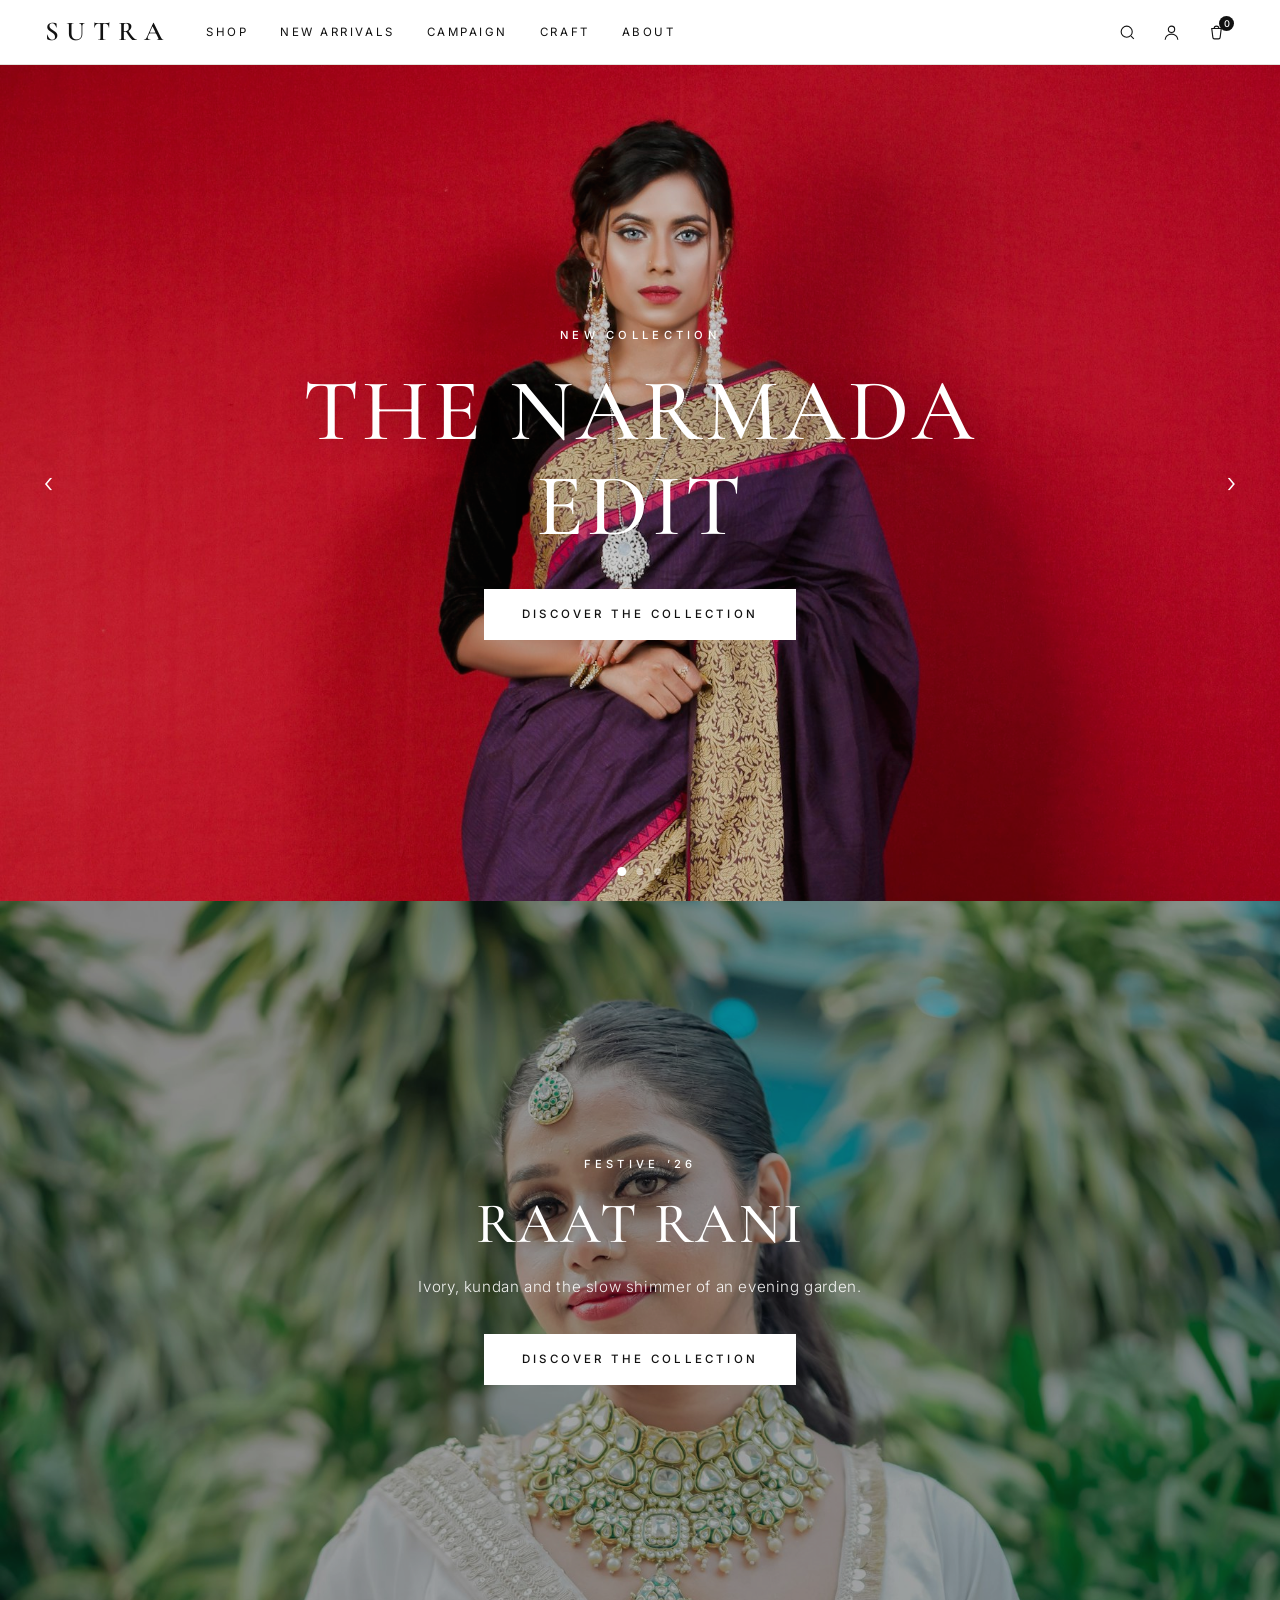
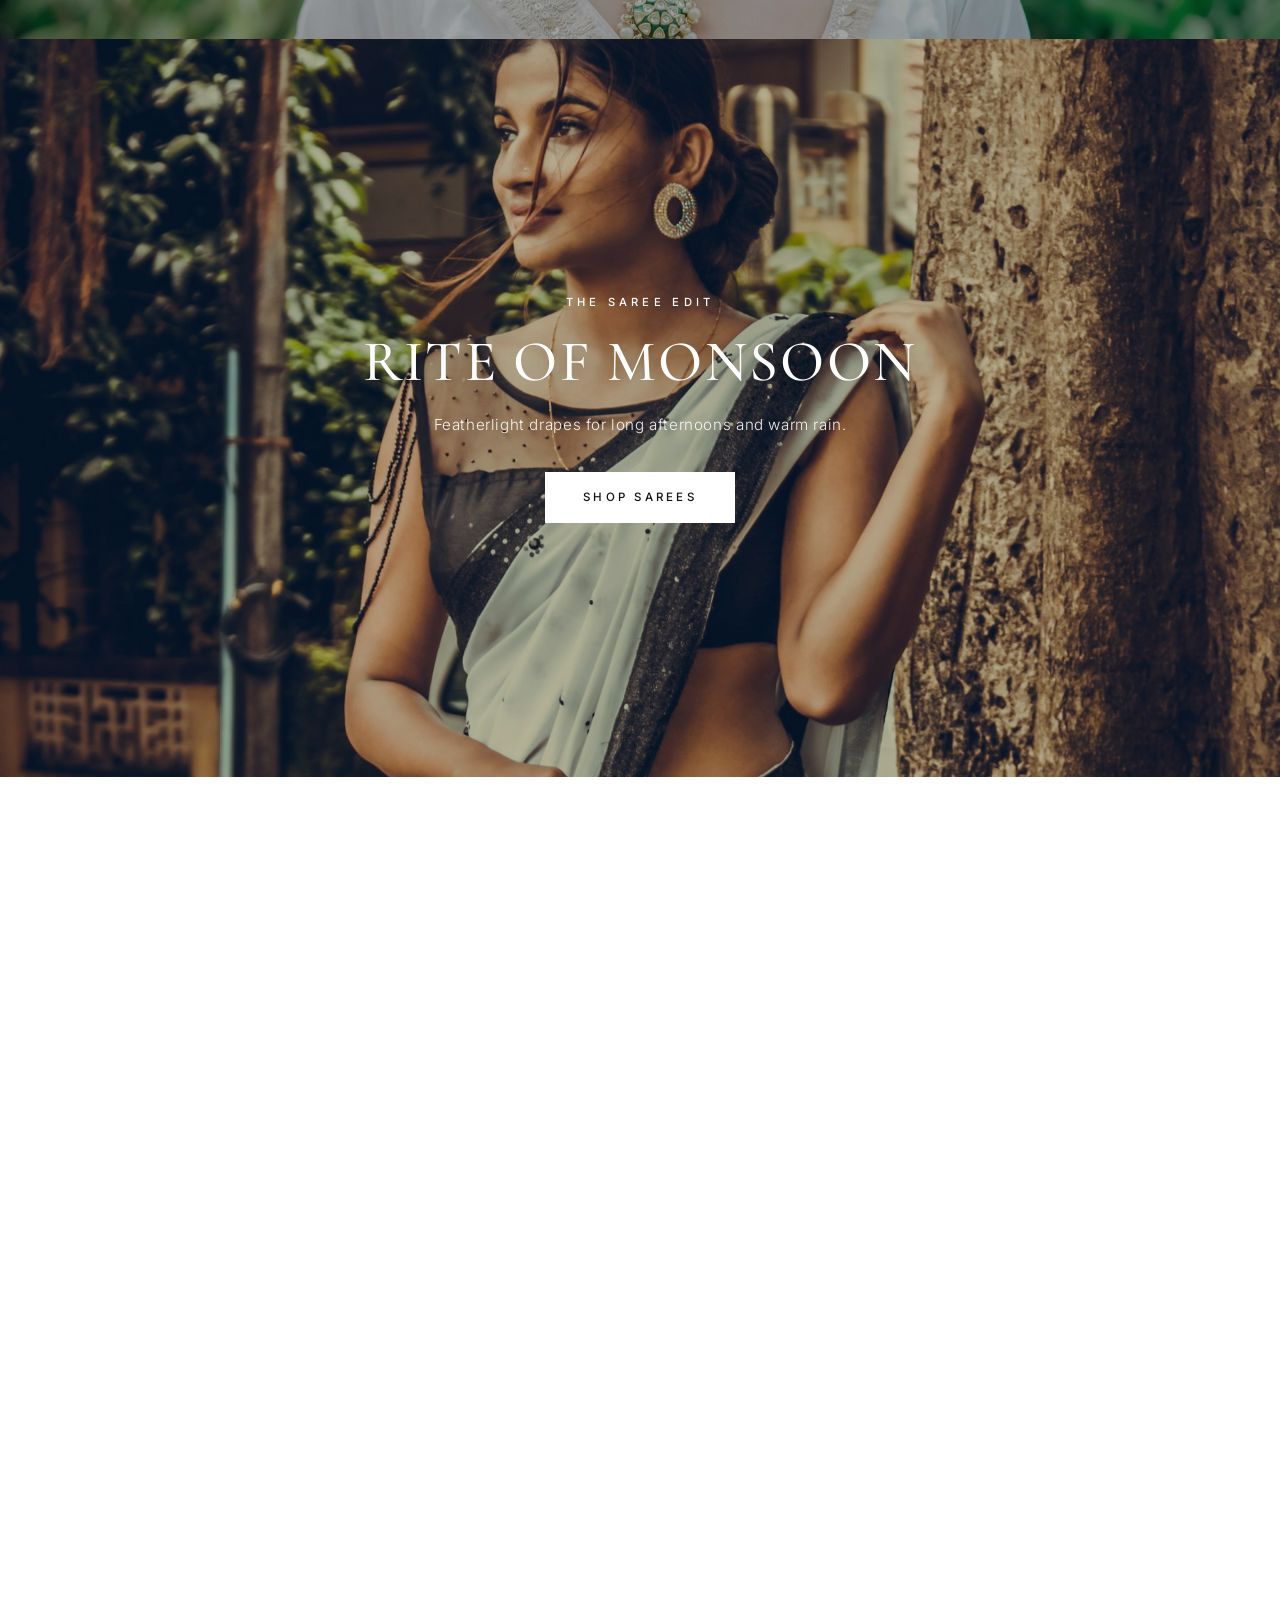
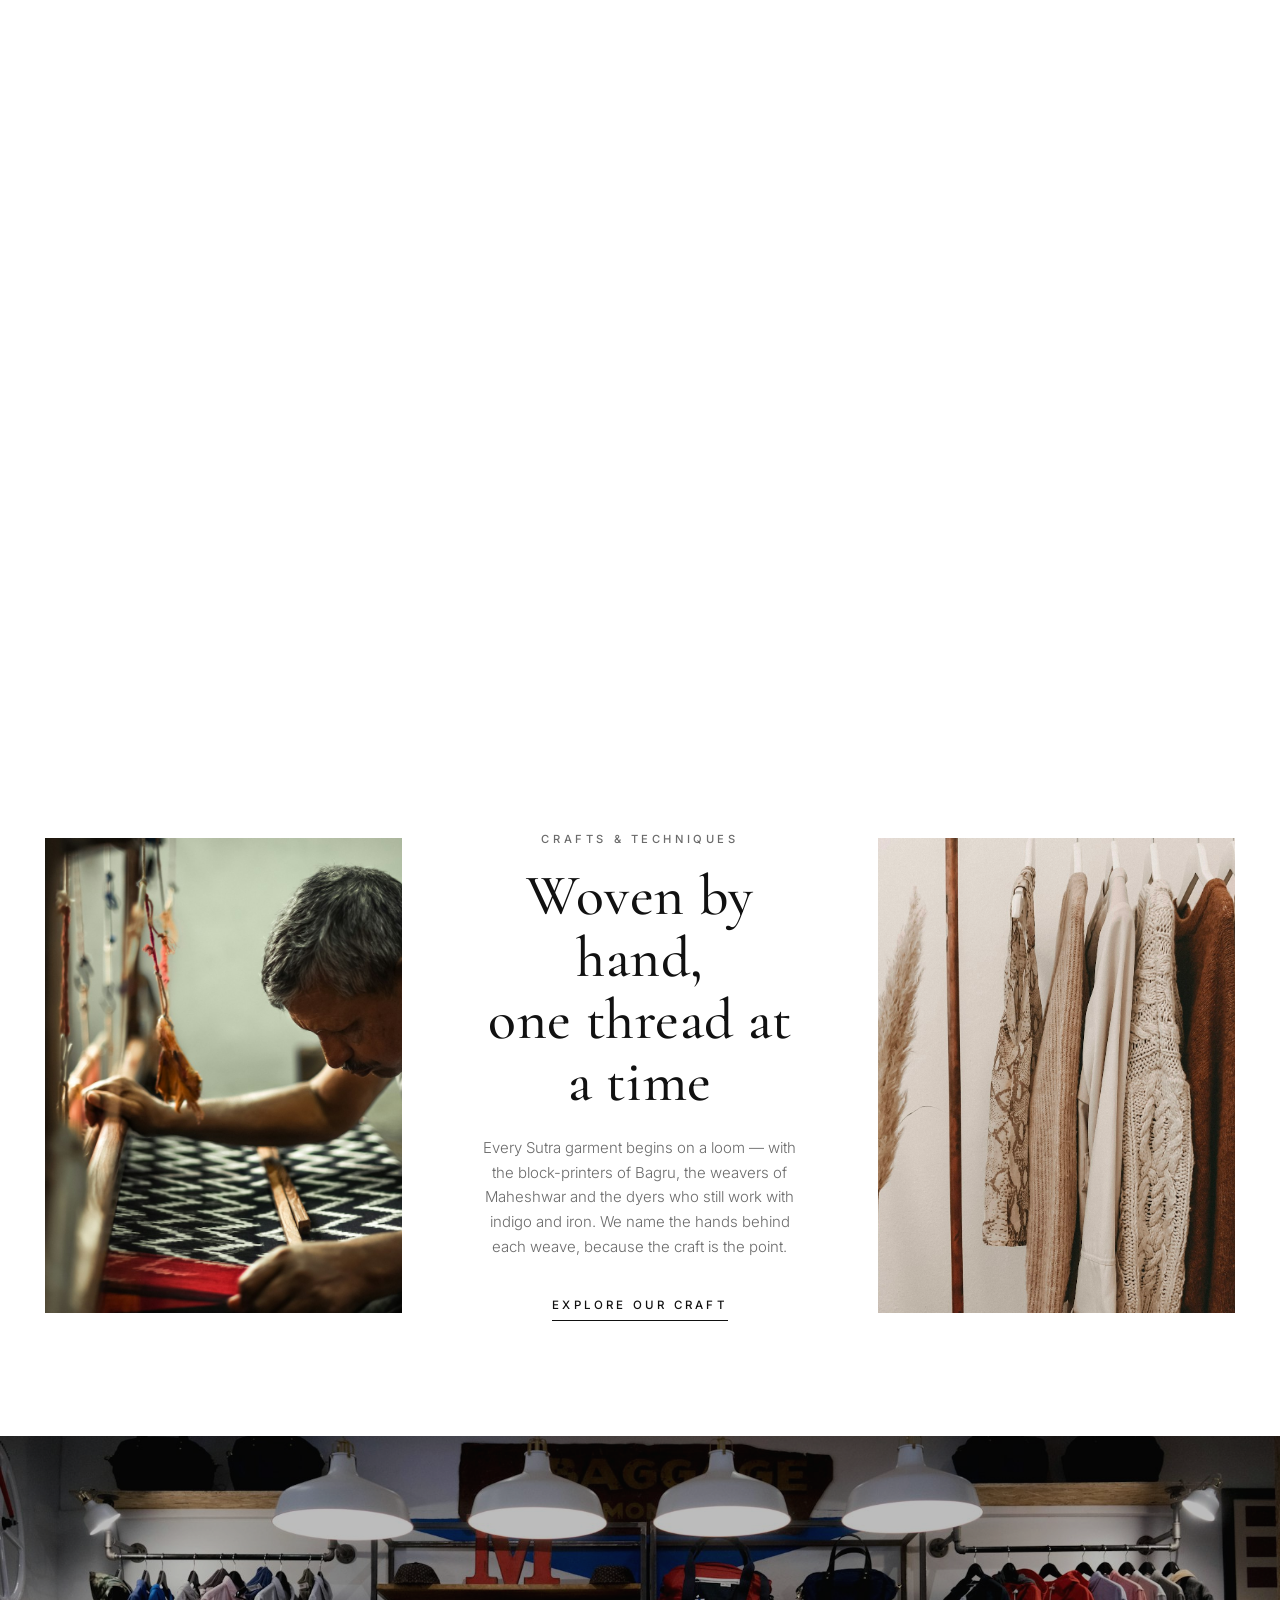
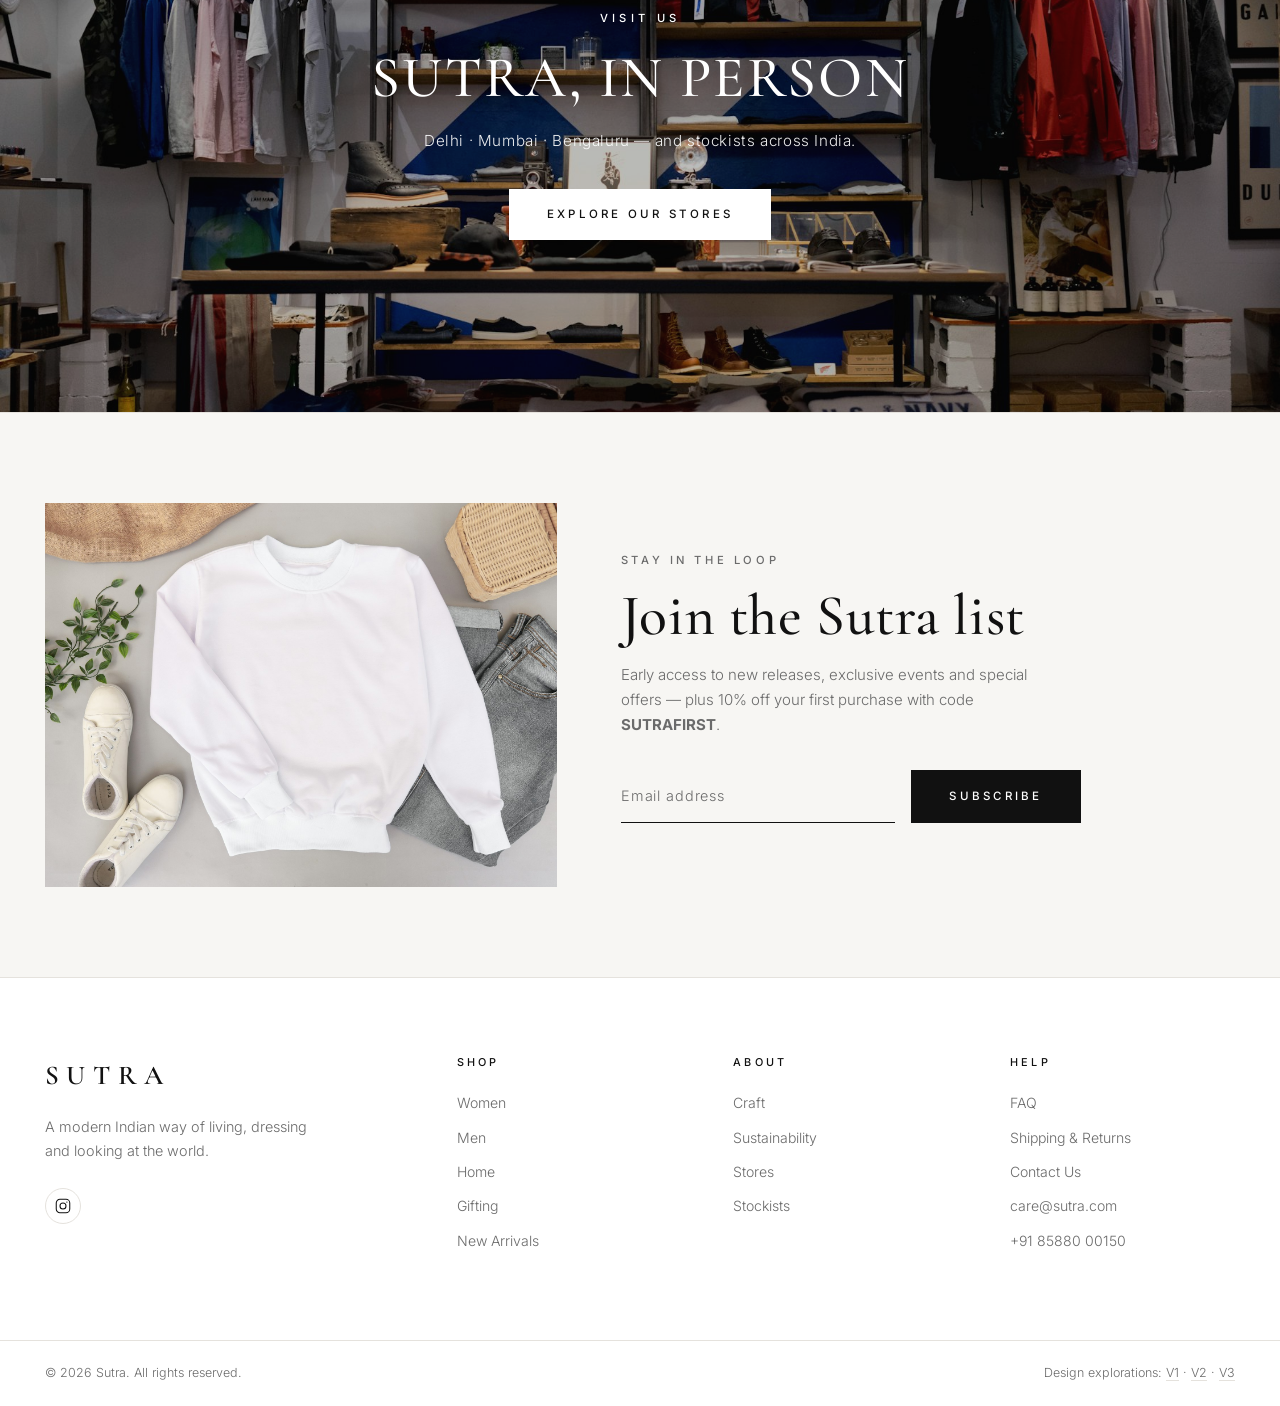
==== v4/index.html @ 220c2a03 "Create v4 home page design; Co-Authored-By: Claude Fable 5 <noreply@anthropic.com>" ====
<!DOCTYPE html>
<html lang="en">
<head>
  <meta charset="UTF-8" />
  <meta name="viewport" content="width=device-width, initial-scale=1.0" />
  <title>Sutra — Designer Clothing, Handwoven with Care</title>
  <meta name="description" content="Sutra V4 — a modern Indian house. Handwoven clothing, home and gifting. Editorial, photography-first design." />
  <link rel="preconnect" href="https://fonts.googleapis.com" />
  <link rel="preconnect" href="https://fonts.gstatic.com" crossorigin />
  <link href="https://fonts.googleapis.com/css2?family=Cormorant+Garamond:wght@400;500;600;700&family=Inter:wght@300;400;500;600&display=swap" rel="stylesheet" />
  <link rel="stylesheet" href="assets/css/styles.css" />
</head>
<body>

  <!-- Header -->
  <header class="site-header" id="siteHeader">
    <div class="header-inner">
      <button class="icon-btn menu-toggle" aria-label="Open menu" aria-expanded="false">
        <span></span><span></span><span></span>
      </button>

      <a href="#" class="brand" aria-label="Sutra home">
        <span class="brand-mark">Sutra</span>
      </a>

      <nav class="primary-nav" aria-label="Primary">
        <ul>
          <li class="has-mega">
            <a href="#" class="nav-link" aria-haspopup="true" aria-expanded="false">Shop</a>
            <div class="mega" aria-hidden="true">
              <div class="mega-inner">
                <div class="mega-col">
                  <p class="mega-title">Women</p>
                  <ul>
                    <li><a href="#">Shop All</a></li>
                    <li><a href="#">Sarees</a></li>
                    <li><a href="#">Kurtas</a></li>
                    <li><a href="#">Dresses</a></li>
                    <li><a href="#">Blouses</a></li>
                    <li><a href="#">Festive</a></li>
                  </ul>
                </div>
                <div class="mega-col">
                  <p class="mega-title">Men</p>
                  <ul>
                    <li><a href="#">Just In</a></li>
                    <li><a href="#">Kurtas</a></li>
                    <li><a href="#">Shirts</a></li>
                    <li><a href="#">Jackets</a></li>
                    <li><a href="#">Trousers</a></li>
                  </ul>
                </div>
                <div class="mega-col">
                  <p class="mega-title">Home</p>
                  <ul>
                    <li><a href="#">Textiles</a></li>
                    <li><a href="#">Brass &amp; Terracotta</a></li>
                    <li><a href="#">Tableware</a></li>
                    <li><a href="#">Gifting</a></li>
                    <li><a href="#">E-Gift Cards</a></li>
                  </ul>
                </div>
                <a class="mega-card" href="#">
                  <img src="../assets/images/v4-menu-1.jpg" alt="The Core Edit — easy everyday separates" loading="lazy" />
                  <span>The Core Edit</span>
                </a>
                <a class="mega-card" href="#">
                  <img src="../assets/images/v4-menu-2.jpg" alt="Essentials in soft cottons" loading="lazy" />
                  <span>Essentials</span>
                </a>
              </div>
            </div>
          </li>
          <li><a href="#" class="nav-link">New Arrivals</a></li>
          <li><a href="#campaign" class="nav-link">Campaign</a></li>
          <li><a href="#craft" class="nav-link">Craft</a></li>
          <li><a href="#" class="nav-link">About</a></li>
        </ul>
      </nav>

      <div class="header-actions">
        <button class="icon-btn" aria-label="Search">
          <svg viewBox="0 0 24 24" width="19" height="19" fill="none" stroke="currentColor" stroke-width="1.4"><circle cx="11" cy="11" r="7"/><path d="m20 20-3.5-3.5"/></svg>
        </button>
        <a href="#" class="icon-btn" aria-label="Account">
          <svg viewBox="0 0 24 24" width="19" height="19" fill="none" stroke="currentColor" stroke-width="1.4"><circle cx="12" cy="8" r="4"/><path d="M4 21c0-4 4-7 8-7s8 3 8 7"/></svg>
        </a>
        <a href="#" class="icon-btn cart-btn" aria-label="Cart">
          <svg viewBox="0 0 24 24" width="19" height="19" fill="none" stroke="currentColor" stroke-width="1.4"><path d="M6 7h12l-1.4 11.2A2 2 0 0 1 14.6 20H9.4a2 2 0 0 1-2-1.8L6 7z"/><path d="M9 7a3 3 0 0 1 6 0"/></svg>
          <span class="cart-count">0</span>
        </a>
      </div>
    </div>
  </header>

  <!-- Mobile drawer -->
  <div class="drawer" id="drawer" aria-hidden="true">
    <nav aria-label="Mobile">
      <ul>
        <li><a href="#">Shop</a></li>
        <li><a href="#">Women</a></li>
        <li><a href="#">Men</a></li>
        <li><a href="#">Home &amp; Gifting</a></li>
        <li><a href="#">New Arrivals</a></li>
        <li><a href="#campaign">Campaign</a></li>
        <li><a href="#craft">Craft</a></li>
        <li><a href="#">About</a></li>
      </ul>
    </nav>
  </div>
  <div class="drawer-scrim" id="drawerScrim" hidden></div>

  <!-- Hero carousel -->
  <section class="hero" aria-label="Featured collections">
    <div class="hero-slides" id="heroSlides">
      <article class="hero-slide is-active" style="background-image:url('../assets/images/v4-hero-1.jpg')">
        <div class="hero-content">
          <p class="hero-eyebrow">New Collection</p>
          <h1>The Narmada Edit</h1>
          <a href="#" class="btn btn-solid">Discover the Collection</a>
        </div>
      </article>
      <article class="hero-slide" style="background-image:url('../assets/images/v4-hero-2.jpg')">
        <div class="hero-content">
          <p class="hero-eyebrow">Summer &rsquo;26</p>
          <h1>Malhar</h1>
          <a href="#" class="btn btn-solid">Discover the Collection</a>
        </div>
      </article>
      <article class="hero-slide" style="background-image:url('../assets/images/v4-hero-3.jpg')">
        <div class="hero-content">
          <p class="hero-eyebrow">Menswear</p>
          <h1>Summer for Him</h1>
          <a href="#" class="btn btn-solid">Shop Menswear</a>
        </div>
      </article>
    </div>
    <button class="hero-nav prev" aria-label="Previous slide">&#8249;</button>
    <button class="hero-nav next" aria-label="Next slide">&#8250;</button>
    <div class="hero-dots" id="heroDots"></div>
  </section>

  <!-- Campaign banners -->
  <div id="campaign">

    <section class="campaign-banner" style="background-image:url('../assets/images/v4-campaign-1.jpg')">
      <div class="banner-content">
        <p class="banner-eyebrow">Festive &rsquo;26</p>
        <h2>Raat Rani</h2>
        <p class="banner-lede">Ivory, kundan and the slow shimmer of an evening garden.</p>
        <a href="#" class="btn btn-solid">Discover the Collection</a>
      </div>
    </section>

    <section class="campaign-banner" style="background-image:url('../assets/images/v4-campaign-2.jpg')">
      <div class="banner-content">
        <p class="banner-eyebrow">The Saree Edit</p>
        <h2>Rite of Monsoon</h2>
        <p class="banner-lede">Featherlight drapes for long afternoons and warm rain.</p>
        <a href="#" class="btn btn-solid">Shop Sarees</a>
      </div>
    </section>

    <section class="campaign-split">
      <a href="#" class="split-card">
        <div class="split-media" style="background-image:url('../assets/images/v4-campaign-3.jpg')"></div>
        <div class="split-caption">
          <h3>The Core Edit</h3>
          <span class="text-link">Shop Core</span>
        </div>
      </a>
      <a href="#" class="split-card">
        <div class="split-media" style="background-image:url('../assets/images/v4-hero-3.jpg')"></div>
        <div class="split-caption">
          <h3>Menswear</h3>
          <span class="text-link">Shop Men</span>
        </div>
      </a>
    </section>

    <section class="campaign-banner" style="background-image:url('../assets/images/v4-campaign-4.jpg')">
      <div class="banner-content">
        <p class="banner-eyebrow">Sutra Home</p>
        <h2>Quiet Rooms</h2>
        <p class="banner-lede">Slow textiles, brass and terracotta for the home you actually live in.</p>
        <a href="#" class="btn btn-solid">Shop Home</a>
      </div>
    </section>

  </div>

  <!-- Craft -->
  <section class="craft" id="craft">
    <div class="craft-inner">
      <div class="craft-media">
        <img src="../assets/images/v4-craft-1.jpg" alt="A weaver at a handloom, working an ikat weave" loading="lazy" />
      </div>
      <div class="craft-copy">
        <p class="eyebrow">Crafts &amp; Techniques</p>
        <h2>Woven by hand,<br />one thread at a time</h2>
        <p>Every Sutra garment begins on a loom &mdash; with the block-printers of Bagru, the weavers of Maheshwar and the dyers who still work with indigo and iron. We name the hands behind each weave, because the craft is the point.</p>
        <a href="#" class="text-link">Explore Our Craft</a>
      </div>
      <div class="craft-media craft-media-2">
        <img src="../assets/images/v4-craft-2.jpg" alt="Neutral handspun garments on wooden hangers" loading="lazy" />
      </div>
    </div>
  </section>

  <!-- Stores -->
  <section class="stores" style="background-image:url('../assets/images/v4-store.jpg')">
    <div class="banner-content">
      <p class="banner-eyebrow">Visit Us</p>
      <h2>Sutra, In Person</h2>
      <p class="banner-lede">Delhi &middot; Mumbai &middot; Bengaluru &mdash; and stockists across India.</p>
      <a href="#" class="btn btn-solid">Explore Our Stores</a>
    </div>
  </section>

  <!-- Newsletter -->
  <section class="newsletter">
    <div class="newsletter-inner">
      <div class="newsletter-media">
        <img src="../assets/images/v4-newsletter.jpg" alt="Soft cotton garments laid flat" loading="lazy" />
      </div>
      <div class="newsletter-copy">
        <p class="eyebrow">Stay in the Loop</p>
        <h2>Join the Sutra list</h2>
        <p>Early access to new releases, exclusive events and special offers &mdash; plus 10% off your first purchase with code <strong>SUTRAFIRST</strong>.</p>
        <form class="nl-form" onsubmit="return false;" id="nlForm">
          <input type="email" placeholder="Email address" aria-label="Email address" required />
          <button type="submit" class="btn btn-solid">Subscribe</button>
        </form>
        <p class="nf-msg" aria-live="polite"></p>
      </div>
    </div>
  </section>

  <!-- Footer -->
  <footer class="site-footer">
    <div class="footer-grid">
      <div class="footer-brand">
        <p class="brand-mark">Sutra</p>
        <p class="footer-tag">A modern Indian way of living, dressing and looking at the world.</p>
        <div class="socials">
          <a href="#" aria-label="Instagram">
            <svg viewBox="0 0 24 24" width="18" height="18" fill="none" stroke="currentColor" stroke-width="1.4"><rect x="3" y="3" width="18" height="18" rx="5"/><circle cx="12" cy="12" r="4"/><circle cx="17.2" cy="6.8" r=".9" fill="currentColor" stroke="none"/></svg>
          </a>
        </div>
      </div>
      <nav class="footer-col" aria-label="Shop">
        <p class="footer-head">Shop</p>
        <ul>
          <li><a href="#">Women</a></li>
          <li><a href="#">Men</a></li>
          <li><a href="#">Home</a></li>
          <li><a href="#">Gifting</a></li>
          <li><a href="#">New Arrivals</a></li>
        </ul>
      </nav>
      <nav class="footer-col" aria-label="About">
        <p class="footer-head">About</p>
        <ul>
          <li><a href="#craft">Craft</a></li>
          <li><a href="#">Sustainability</a></li>
          <li><a href="#">Stores</a></li>
          <li><a href="#">Stockists</a></li>
        </ul>
      </nav>
      <nav class="footer-col" aria-label="Help">
        <p class="footer-head">Help</p>
        <ul>
          <li><a href="#">FAQ</a></li>
          <li><a href="#">Shipping &amp; Returns</a></li>
          <li><a href="#">Contact Us</a></li>
          <li><a href="mailto:care@sutra.com">care@sutra.com</a></li>
          <li><a href="tel:+918588000150">+91 85880 00150</a></li>
        </ul>
      </nav>
    </div>
    <div class="footer-bottom">
      <p>&copy; <span id="year"></span> Sutra. All rights reserved.</p>
      <p class="footer-versions">Design explorations:
        <a href="../index.html">V1</a> &middot;
        <a href="../v2/index.html">V2</a> &middot;
        <a href="../v3/index.html">V3</a>
      </p>
    </div>
  </footer>

  <script src="assets/js/main.js"></script>
</body>
</html>
---- v4/assets/css/styles.css ----
/* ============================================================
   Sutra — Home V4
   Aesthetic: luxury editorial minimalism (ref: ekadesignstudio.in).
   White paper, near-black ink, no accent colour. Photography-first,
   full-bleed banners with centered overlays, serif display type,
   hairline rules, filled black CTAs and underlined text links.
   ============================================================ */

:root {
  --paper: #ffffff;
  --paper-2: #f7f6f3;
  --ink: #111111;
  --ink-2: #2c2c2c;
  --muted: #6b6b6b;
  --line: #e5e2dd;
  --serif: "Cormorant Garamond", Georgia, serif;
  --sans: "Inter", -apple-system, BlinkMacSystemFont, "Segoe UI", sans-serif;
  --container: 1320px;
  --pad: clamp(1rem, 3.5vw, 3.5rem);
  --ease: cubic-bezier(.4, 0, .2, 1);
  --header-h: 64px;
}

/* ---------- Reset ---------- */
*, *::before, *::after { box-sizing: border-box; margin: 0; padding: 0; }
html { scroll-behavior: smooth; }
body {
  font-family: var(--sans);
  font-size: 15px;
  font-weight: 300;
  line-height: 1.65;
  color: var(--ink);
  background: var(--paper);
  -webkit-font-smoothing: antialiased;
}
img { max-width: 100%; display: block; }
a { color: inherit; text-decoration: none; }
ul { list-style: none; }
button { font: inherit; color: inherit; background: none; border: 0; cursor: pointer; }

h1, h2, h3 {
  font-family: var(--serif);
  font-weight: 500;
  letter-spacing: .04em;
  line-height: 1.08;
  text-transform: uppercase;
}
h1 { font-size: clamp(2.6rem, 7vw, 5.5rem); }
h2 { font-size: clamp(2rem, 4.5vw, 3.6rem); }
h3 { font-size: clamp(1.4rem, 2.4vw, 2rem); }

/* ---------- Utilities ---------- */
.eyebrow {
  font-size: .7rem;
  font-weight: 500;
  letter-spacing: .32em;
  text-transform: uppercase;
  color: var(--muted);
  margin-bottom: 1rem;
}
.btn {
  display: inline-block;
  font-size: .72rem;
  font-weight: 500;
  letter-spacing: .28em;
  text-transform: uppercase;
  padding: 1rem 2.4rem;
  transition: background .35s var(--ease), color .35s var(--ease);
}
.btn-solid { background: var(--ink); color: #fff; }
.btn-solid:hover { background: #fff; color: var(--ink); }
.text-link {
  display: inline-block;
  font-size: .72rem;
  font-weight: 500;
  letter-spacing: .28em;
  text-transform: uppercase;
  padding-bottom: .35rem;
  border-bottom: 1px solid var(--ink);
  transition: opacity .3s var(--ease);
}
.text-link:hover { opacity: .55; }

/* ---------- Header ---------- */
.site-header {
  position: sticky;
  top: 0;
  z-index: 60;
  background: var(--paper);
  border-bottom: 1px solid var(--line);
  transition: box-shadow .3s var(--ease);
}
.site-header.is-scrolled { box-shadow: 0 6px 24px rgba(17, 17, 17, .06); }
.header-inner {
  max-width: var(--container);
  margin: 0 auto;
  padding: 0 var(--pad);
  height: var(--header-h);
  display: flex;
  align-items: center;
  gap: 2.2rem;
}
.brand-mark {
  font-family: var(--serif);
  font-size: 1.7rem;
  font-weight: 600;
  letter-spacing: .28em;
  text-transform: uppercase;
}
.primary-nav { flex: 1; }
.primary-nav > ul { display: flex; gap: 2rem; }
.nav-link {
  display: inline-block;
  font-size: .72rem;
  font-weight: 400;
  letter-spacing: .22em;
  text-transform: uppercase;
  line-height: var(--header-h);
  border-bottom: 1px solid transparent;
  transition: opacity .25s var(--ease);
}
.nav-link:hover { opacity: .55; }
.header-actions { display: flex; align-items: center; gap: .4rem; }
.icon-btn {
  position: relative;
  display: inline-flex;
  align-items: center;
  justify-content: center;
  width: 38px;
  height: 38px;
  transition: opacity .25s var(--ease);
}
.icon-btn:hover { opacity: .55; }
.cart-count {
  position: absolute;
  top: 3px;
  right: 1px;
  font-size: .58rem;
  font-weight: 500;
  width: 15px;
  height: 15px;
  line-height: 15px;
  text-align: center;
  border-radius: 50%;
  background: var(--ink);
  color: #fff;
}

/* Hamburger — hidden on desktop */
.menu-toggle { display: none; flex-direction: column; justify-content: center; gap: 5px; }
.menu-toggle span { display: block; width: 20px; height: 1px; background: var(--ink); transition: transform .3s var(--ease), opacity .3s var(--ease); }
.menu-toggle.is-open span:nth-child(1) { transform: translateY(6px) rotate(45deg); }
.menu-toggle.is-open span:nth-child(2) { opacity: 0; }
.menu-toggle.is-open span:nth-child(3) { transform: translateY(-6px) rotate(-45deg); }

/* ---------- Mega menu ---------- */
.has-mega { position: static; }
.mega {
  position: absolute;
  left: 0;
  right: 0;
  top: 100%;
  background: var(--paper);
  border-bottom: 1px solid var(--line);
  opacity: 0;
  visibility: hidden;
  transform: translateY(-6px);
  transition: opacity .3s var(--ease), transform .3s var(--ease), visibility .3s;
}
.has-mega:hover .mega,
.has-mega:focus-within .mega,
.mega.is-open {
  opacity: 1;
  visibility: visible;
  transform: translateY(0);
}
.mega-inner {
  max-width: var(--container);
  margin: 0 auto;
  padding: 2.6rem var(--pad) 3rem;
  display: grid;
  grid-template-columns: repeat(3, 1fr) 220px 220px;
  gap: 2.5rem;
}
.mega-title {
  font-size: .68rem;
  font-weight: 500;
  letter-spacing: .3em;
  text-transform: uppercase;
  margin-bottom: 1.1rem;
}
.mega-col ul li { margin-bottom: .55rem; }
.mega-col ul a {
  font-size: .85rem;
  color: var(--muted);
  transition: color .25s var(--ease);
}
.mega-col ul a:hover { color: var(--ink); }
.mega-card { display: block; }
.mega-card img { aspect-ratio: 4 / 5; object-fit: cover; margin-bottom: .7rem; }
.mega-card span {
  font-size: .68rem;
  font-weight: 500;
  letter-spacing: .28em;
  text-transform: uppercase;
}
.mega-card:hover img { opacity: .85; }

/* ---------- Mobile drawer ---------- */
.drawer {
  position: fixed;
  top: 0;
  left: 0;
  bottom: 0;
  width: min(320px, 84vw);
  z-index: 70;
  background: var(--paper);
  padding: calc(var(--header-h) + 2rem) 2rem 2rem;
  transform: translateX(-100%);
  transition: transform .4s var(--ease);
}
.drawer.is-open { transform: translateX(0); }
.drawer ul li { border-bottom: 1px solid var(--line); }
.drawer ul a {
  display: block;
  padding: 1rem 0;
  font-family: var(--serif);
  font-size: 1.3rem;
  letter-spacing: .12em;
  text-transform: uppercase;
}
.drawer-scrim {
  position: fixed;
  inset: 0;
  z-index: 65;
  background: rgba(17, 17, 17, .35);
}

/* ---------- Hero ---------- */
.hero {
  position: relative;
  height: calc(100svh - var(--header-h));
  min-height: 540px;
  overflow: hidden;
}
.hero-slides, .hero-slide { position: absolute; inset: 0; }
.hero-slide {
  background-size: cover;
  background-position: center 25%;
  display: flex;
  align-items: center;
  justify-content: center;
  opacity: 0;
  transition: opacity 1.1s var(--ease);
}
.hero-slide.is-active { opacity: 1; z-index: 1; }
.hero-slide::before {
  content: "";
  position: absolute;
  inset: 0;
  background: rgba(17, 17, 17, .22);
}
.hero-content {
  position: relative;
  text-align: center;
  color: #fff;
  padding: 0 var(--pad);
  max-width: 900px;
}
.hero-eyebrow, .banner-eyebrow {
  font-size: .7rem;
  font-weight: 500;
  letter-spacing: .38em;
  text-transform: uppercase;
  margin-bottom: 1.2rem;
}
.hero-content h1 { margin-bottom: 2.2rem; text-shadow: 0 2px 30px rgba(0, 0, 0, .25); }
.hero-content .btn-solid { background: #fff; color: var(--ink); }
.hero-content .btn-solid:hover { background: var(--ink); color: #fff; }

.hero-nav {
  position: absolute;
  top: 50%;
  transform: translateY(-50%);
  z-index: 2;
  width: 46px;
  height: 46px;
  font-size: 1.7rem;
  color: #fff;
  transition: opacity .25s var(--ease);
}
.hero-nav:hover { opacity: .6; }
.hero-nav.prev { left: clamp(.4rem, 2vw, 1.6rem); }
.hero-nav.next { right: clamp(.4rem, 2vw, 1.6rem); }
.hero-dots {
  position: absolute;
  bottom: 1.6rem;
  left: 50%;
  transform: translateX(-50%);
  z-index: 2;
  display: flex;
  gap: .7rem;
}
.hero-dots button {
  width: 7px;
  height: 7px;
  border-radius: 50%;
  background: rgba(255, 255, 255, .45);
  transition: background .3s var(--ease), transform .3s var(--ease);
}
.hero-dots button.is-active { background: #fff; transform: scale(1.3); }

/* ---------- Campaign banners ---------- */
.campaign-banner, .stores {
  position: relative;
  min-height: 82vh;
  background-size: cover;
  background-position: center 30%;
  display: flex;
  align-items: center;
  justify-content: center;
}
.campaign-banner::before, .stores::before {
  content: "";
  position: absolute;
  inset: 0;
  background: rgba(17, 17, 17, .28);
}
.banner-content {
  position: relative;
  text-align: center;
  color: #fff;
  padding: 6rem var(--pad);
  max-width: 860px;
}
.banner-content h2 { margin-bottom: 1.2rem; text-shadow: 0 2px 30px rgba(0, 0, 0, .25); }
.banner-lede {
  font-size: .95rem;
  font-weight: 300;
  letter-spacing: .04em;
  margin-bottom: 2.2rem;
  opacity: .92;
}
.banner-content .btn-solid { background: #fff; color: var(--ink); }
.banner-content .btn-solid:hover { background: var(--ink); color: #fff; }

/* Split 2-up banner */
.campaign-split {
  display: grid;
  grid-template-columns: 1fr 1fr;
}
.split-card { position: relative; display: block; overflow: hidden; }
.split-media {
  aspect-ratio: 4 / 5;
  background-size: cover;
  background-position: center 20%;
  transition: transform 1.2s var(--ease);
}
.split-card:hover .split-media { transform: scale(1.04); }
.split-caption {
  position: absolute;
  inset: 0;
  display: flex;
  flex-direction: column;
  align-items: center;
  justify-content: center;
  gap: 1.2rem;
  color: #fff;
  background: rgba(17, 17, 17, .22);
  text-align: center;
  padding: 0 var(--pad);
}
.split-caption .text-link { border-color: #fff; }

/* ---------- Craft ---------- */
.craft { background: var(--paper); padding: clamp(4rem, 9vw, 8rem) var(--pad); }
.craft-inner {
  max-width: var(--container);
  margin: 0 auto;
  display: grid;
  grid-template-columns: 1fr 1.05fr 1fr;
  gap: clamp(2rem, 4vw, 4rem);
  align-items: center;
}
.craft-media img { aspect-ratio: 3 / 4; object-fit: cover; }
.craft-copy { text-align: center; padding: 0 clamp(0rem, 2vw, 2rem); }
.craft-copy h2 { text-transform: none; letter-spacing: .01em; margin-bottom: 1.4rem; }
.craft-copy p:not(.eyebrow) { color: var(--muted); margin-bottom: 2rem; }

/* ---------- Stores ---------- */
.stores { min-height: 64vh; }

/* ---------- Newsletter ---------- */
.newsletter { background: var(--paper-2); border-top: 1px solid var(--line); }
.newsletter-inner {
  max-width: var(--container);
  margin: 0 auto;
  display: grid;
  grid-template-columns: 1fr 1.2fr;
  align-items: center;
  gap: clamp(2rem, 5vw, 5rem);
  padding: clamp(3rem, 7vw, 6rem) var(--pad);
}
.newsletter-media img { aspect-ratio: 4 / 3; object-fit: cover; }
.newsletter-copy h2 { text-transform: none; letter-spacing: .01em; margin-bottom: 1rem; }
.newsletter-copy p:not(.eyebrow) { color: var(--muted); max-width: 46ch; }
.nl-form {
  margin-top: 2rem;
  display: flex;
  gap: 1rem;
  max-width: 460px;
}
.nl-form input {
  flex: 1;
  font: inherit;
  font-size: .9rem;
  padding: .9rem 0;
  border: 0;
  border-bottom: 1px solid var(--ink);
  background: transparent;
  outline: none;
}
.nl-form input::placeholder { color: var(--muted); letter-spacing: .06em; }
.nf-msg { margin-top: 1rem; font-size: .85rem; color: var(--ink-2); }

/* ---------- Footer ---------- */
.site-footer { border-top: 1px solid var(--line); background: var(--paper); }
.footer-grid {
  max-width: var(--container);
  margin: 0 auto;
  padding: clamp(3rem, 6vw, 5rem) var(--pad);
  display: grid;
  grid-template-columns: 1.6fr 1fr 1fr 1fr;
  gap: clamp(2rem, 4vw, 4rem);
}
.footer-brand .brand-mark { margin-bottom: 1rem; }
.footer-tag { color: var(--muted); font-size: .9rem; max-width: 30ch; margin-bottom: 1.6rem; }
.socials a {
  display: inline-flex;
  width: 36px;
  height: 36px;
  align-items: center;
  justify-content: center;
  border: 1px solid var(--line);
  border-radius: 50%;
  transition: border-color .3s var(--ease);
}
.socials a:hover { border-color: var(--ink); }
.footer-head {
  font-size: .68rem;
  font-weight: 500;
  letter-spacing: .3em;
  text-transform: uppercase;
  margin-bottom: 1.2rem;
}
.footer-col ul li { margin-bottom: .6rem; }
.footer-col ul a {
  font-size: .88rem;
  color: var(--muted);
  transition: color .25s var(--ease);
}
.footer-col ul a:hover { color: var(--ink); }
.footer-bottom {
  border-top: 1px solid var(--line);
  max-width: var(--container);
  margin: 0 auto;
  padding: 1.4rem var(--pad);
  display: flex;
  justify-content: space-between;
  flex-wrap: wrap;
  gap: .6rem;
  font-size: .78rem;
  color: var(--muted);
}
.footer-versions a { border-bottom: 1px solid var(--line); }
.footer-versions a:hover { color: var(--ink); border-color: var(--ink); }

/* ---------- Reveal on scroll ---------- */
.reveal { opacity: 0; transform: translateY(26px); transition: opacity .9s var(--ease), transform .9s var(--ease); }
.reveal.in-view { opacity: 1; transform: none; }

/* ---------- Responsive ---------- */
@media (max-width: 1024px) {
  .mega-inner { grid-template-columns: repeat(3, 1fr) 180px; }
  .mega-card:last-of-type { display: none; }
  .craft-inner { grid-template-columns: 1fr 1fr; }
  .craft-copy { grid-column: 1 / -1; order: -1; }
}

@media (max-width: 768px) {
  .primary-nav { display: none; }
  .menu-toggle { display: flex; }
  .header-inner { gap: 1rem; }
  .brand { margin-right: auto; }
  .brand-mark { font-size: 1.4rem; }
  .campaign-banner { min-height: 72vh; }
  .campaign-split { grid-template-columns: 1fr; }
  .newsletter-inner { grid-template-columns: 1fr; }
  .footer-grid { grid-template-columns: 1fr 1fr; }
}

@media (max-width: 520px) {
  .hero { min-height: 480px; }
  .header-actions .icon-btn[aria-label="Account"] { display: none; }
  .craft-inner { grid-template-columns: 1fr; }
  .craft-media-2 { display: none; }
  .nl-form { flex-direction: column; align-items: stretch; }
  .footer-grid { grid-template-columns: 1fr; }
  .footer-bottom { flex-direction: column; text-align: center; }
}
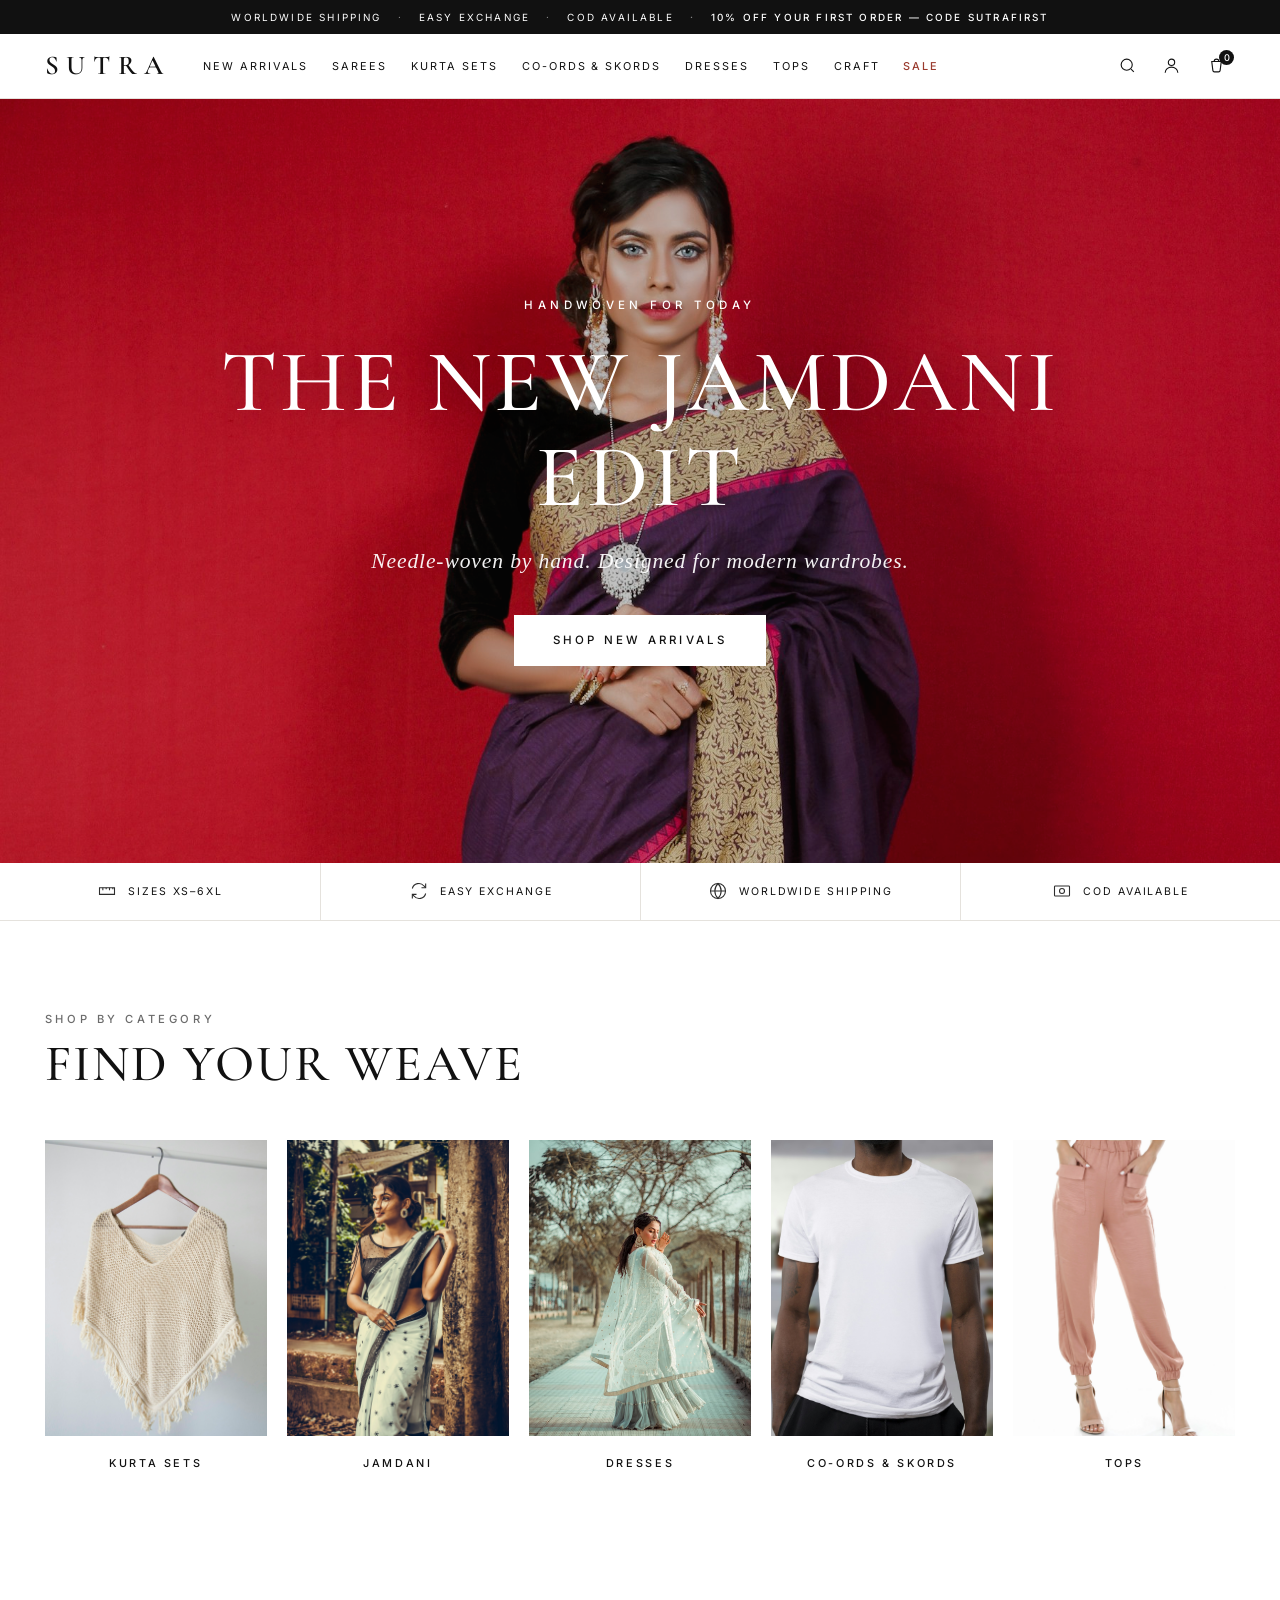
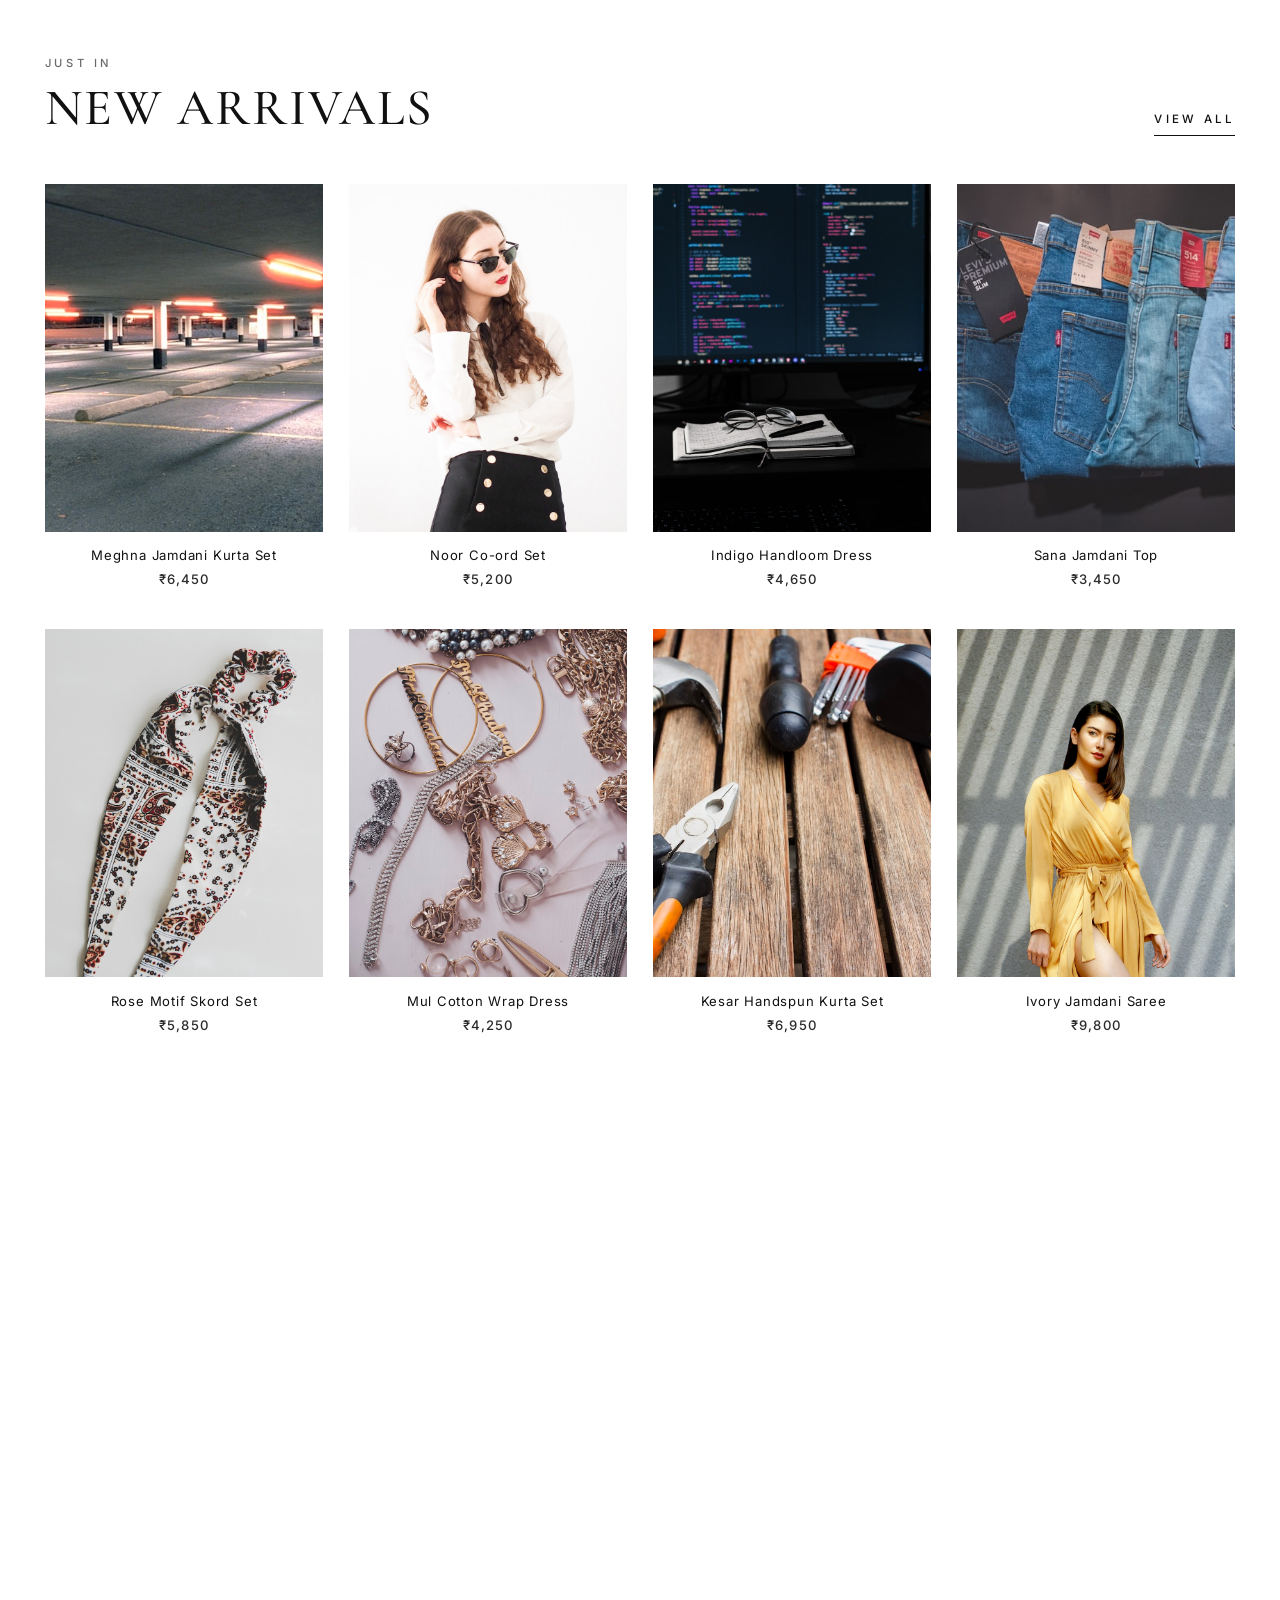
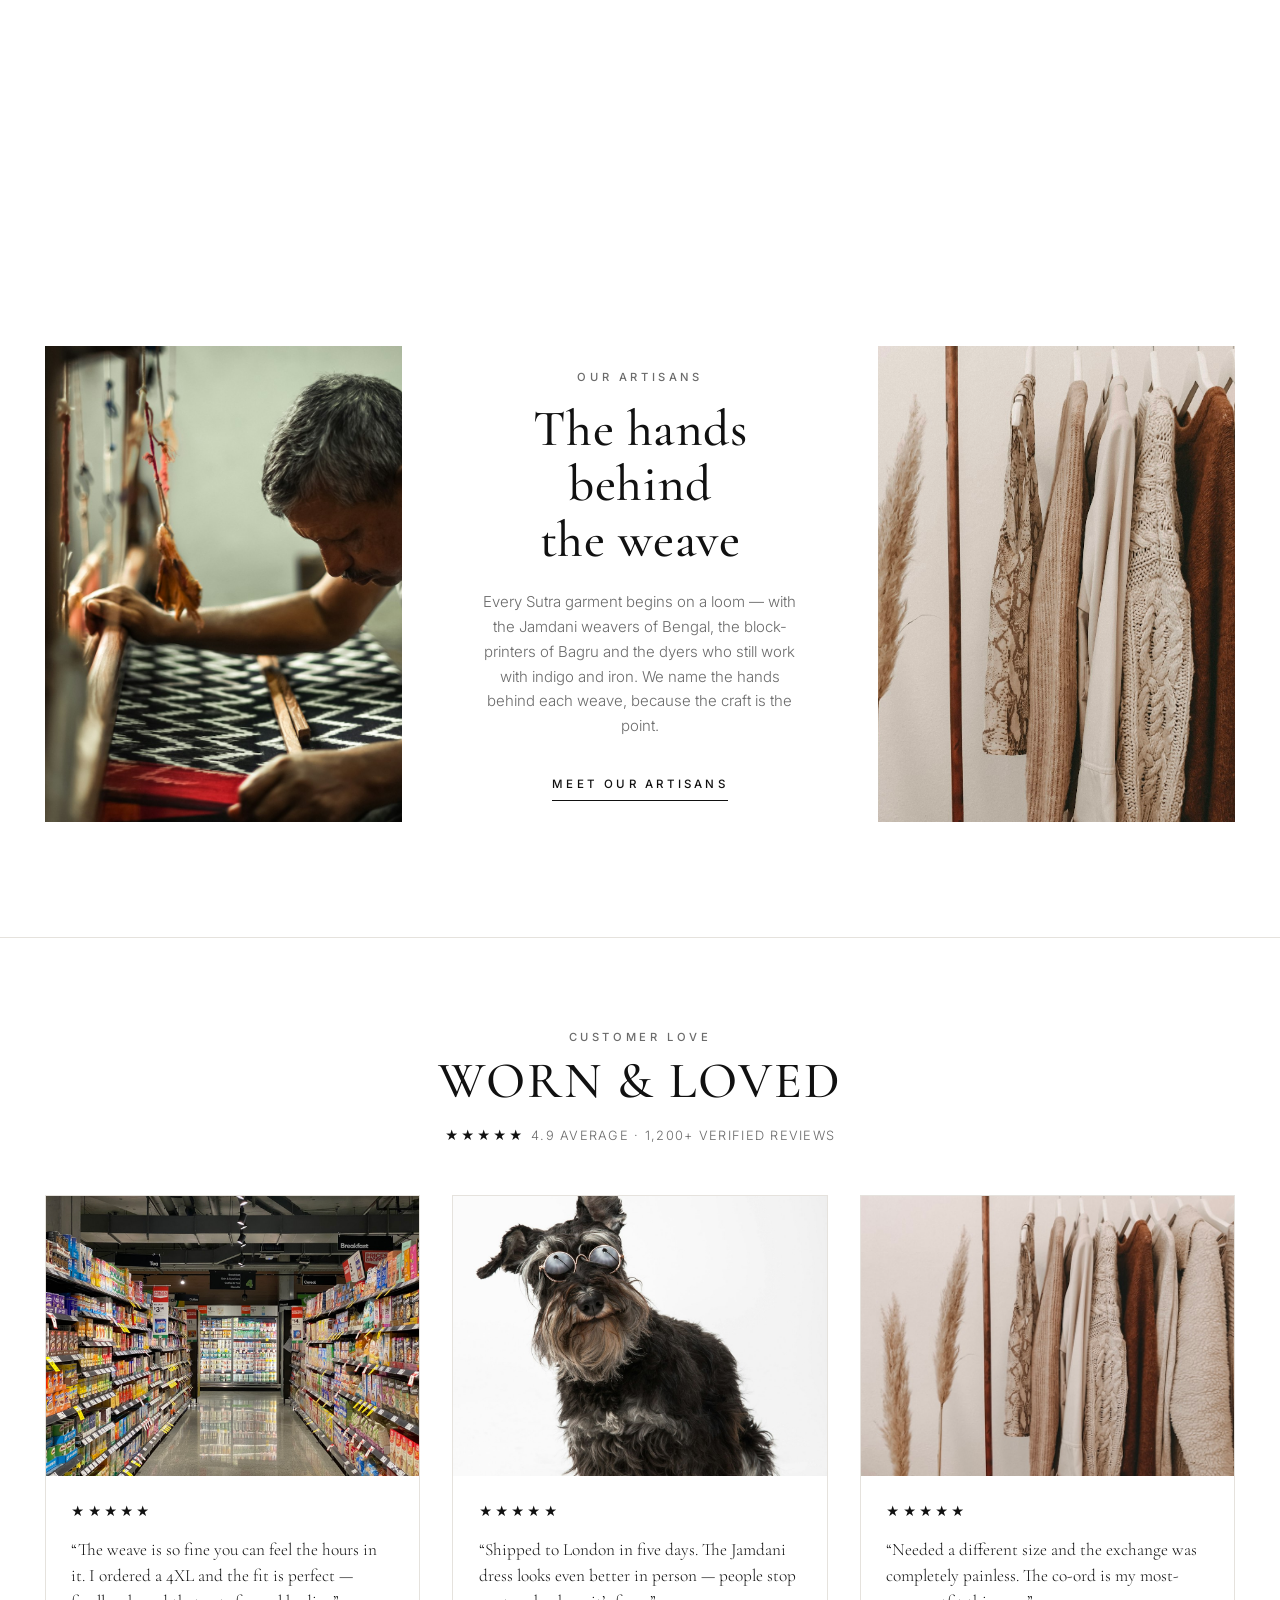
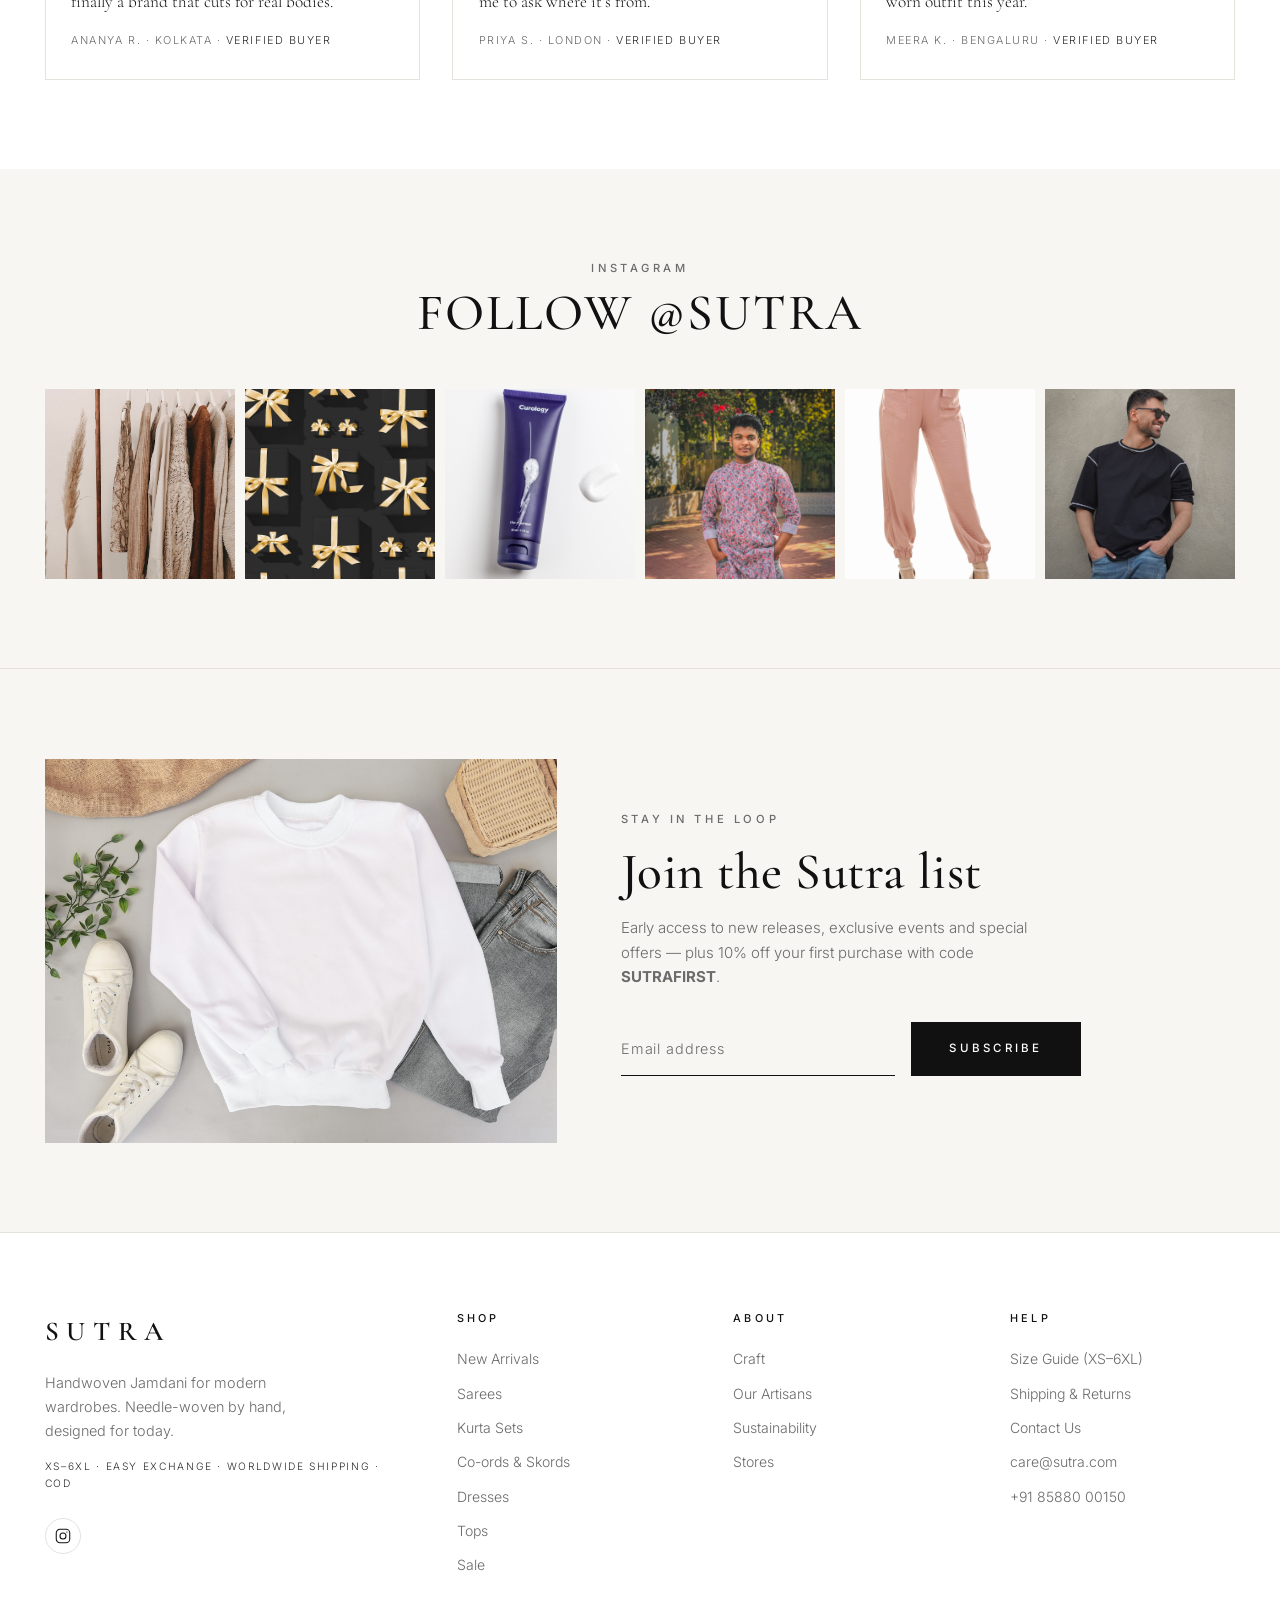
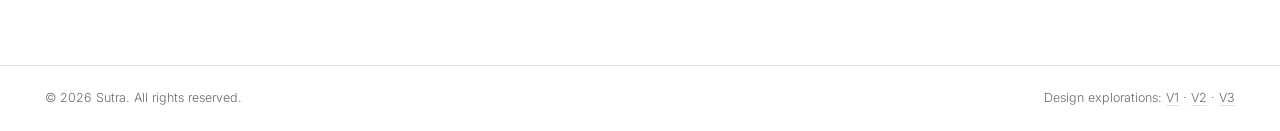
==== commit 2fa26c2a: "Rework v4 home page per client feedback; - Simplify nav to flat category links, remove mega menu - S" ====
--- a/v4/index.html
+++ b/v4/index.html
@@ -3,8 +3,8 @@
 <head>
   <meta charset="UTF-8" />
   <meta name="viewport" content="width=device-width, initial-scale=1.0" />
-  <title>Sutra — Designer Clothing, Handwoven with Care</title>
-  <meta name="description" content="Sutra V4 — a modern Indian house. Handwoven clothing, home and gifting. Editorial, photography-first design." />
+  <title>Sutra — Handwoven Jamdani for Today</title>
+  <meta name="description" content="Sutra — handwoven Jamdani clothing for modern wardrobes. Kurta sets, sarees, dresses, co-ords and tops in sizes XS–6XL. Worldwide shipping, easy exchange, COD." />
   <link rel="preconnect" href="https://fonts.googleapis.com" />
   <link rel="preconnect" href="https://fonts.gstatic.com" crossorigin />
   <link href="https://fonts.googleapis.com/css2?family=Cormorant+Garamond:wght@400;500;600;700&family=Inter:wght@300;400;500;600&display=swap" rel="stylesheet" />
@@ -12,6 +12,14 @@
 </head>
 <body>
 
+  <!-- Announcement bar -->
+  <div class="announce" role="region" aria-label="Announcements">
+    <span>Worldwide Shipping</span>
+    <span>Easy Exchange</span>
+    <span>COD Available</span>
+    <span class="announce-offer">10% off your first order — code SUTRAFIRST</span>
+  </div>
+
   <!-- Header -->
   <header class="site-header" id="siteHeader">
     <div class="header-inner">
@@ -25,56 +33,14 @@
 
       <nav class="primary-nav" aria-label="Primary">
         <ul>
-          <li class="has-mega">
-            <a href="#" class="nav-link" aria-haspopup="true" aria-expanded="false">Shop</a>
-            <div class="mega" aria-hidden="true">
-              <div class="mega-inner">
-                <div class="mega-col">
-                  <p class="mega-title">Women</p>
-                  <ul>
-                    <li><a href="#">Shop All</a></li>
-                    <li><a href="#">Sarees</a></li>
-                    <li><a href="#">Kurtas</a></li>
-                    <li><a href="#">Dresses</a></li>
-                    <li><a href="#">Blouses</a></li>
-                    <li><a href="#">Festive</a></li>
-                  </ul>
-                </div>
-                <div class="mega-col">
-                  <p class="mega-title">Men</p>
-                  <ul>
-                    <li><a href="#">Just In</a></li>
-                    <li><a href="#">Kurtas</a></li>
-                    <li><a href="#">Shirts</a></li>
-                    <li><a href="#">Jackets</a></li>
-                    <li><a href="#">Trousers</a></li>
-                  </ul>
-                </div>
-                <div class="mega-col">
-                  <p class="mega-title">Home</p>
-                  <ul>
-                    <li><a href="#">Textiles</a></li>
-                    <li><a href="#">Brass &amp; Terracotta</a></li>
-                    <li><a href="#">Tableware</a></li>
-                    <li><a href="#">Gifting</a></li>
-                    <li><a href="#">E-Gift Cards</a></li>
-                  </ul>
-                </div>
-                <a class="mega-card" href="#">
-                  <img src="../assets/images/v4-menu-1.jpg" alt="The Core Edit — easy everyday separates" loading="lazy" />
-                  <span>The Core Edit</span>
-                </a>
-                <a class="mega-card" href="#">
-                  <img src="../assets/images/v4-menu-2.jpg" alt="Essentials in soft cottons" loading="lazy" />
-                  <span>Essentials</span>
-                </a>
-              </div>
-            </div>
-          </li>
-          <li><a href="#" class="nav-link">New Arrivals</a></li>
-          <li><a href="#campaign" class="nav-link">Campaign</a></li>
+          <li><a href="#new-arrivals" class="nav-link">New Arrivals</a></li>
+          <li><a href="#" class="nav-link">Sarees</a></li>
+          <li><a href="#" class="nav-link">Kurta Sets</a></li>
+          <li><a href="#" class="nav-link">Co-ords &amp; Skords</a></li>
+          <li><a href="#" class="nav-link">Dresses</a></li>
+          <li><a href="#" class="nav-link">Tops</a></li>
           <li><a href="#craft" class="nav-link">Craft</a></li>
-          <li><a href="#" class="nav-link">About</a></li>
+          <li><a href="#" class="nav-link nav-sale">Sale</a></li>
         </ul>
       </nav>
 
@@ -87,7 +53,7 @@
         </a>
         <a href="#" class="icon-btn cart-btn" aria-label="Cart">
           <svg viewBox="0 0 24 24" width="19" height="19" fill="none" stroke="currentColor" stroke-width="1.4"><path d="M6 7h12l-1.4 11.2A2 2 0 0 1 14.6 20H9.4a2 2 0 0 1-2-1.8L6 7z"/><path d="M9 7a3 3 0 0 1 6 0"/></svg>
-          <span class="cart-count">0</span>
+          <span class="cart-count" id="cartCount">0</span>
         </a>
       </div>
     </div>
@@ -97,123 +63,399 @@
   <div class="drawer" id="drawer" aria-hidden="true">
     <nav aria-label="Mobile">
       <ul>
-        <li><a href="#">Shop</a></li>
-        <li><a href="#">Women</a></li>
-        <li><a href="#">Men</a></li>
-        <li><a href="#">Home &amp; Gifting</a></li>
-        <li><a href="#">New Arrivals</a></li>
-        <li><a href="#campaign">Campaign</a></li>
+        <li><a href="#new-arrivals">New Arrivals</a></li>
+        <li><a href="#">Sarees</a></li>
+        <li><a href="#">Kurta Sets</a></li>
+        <li><a href="#">Co-ords &amp; Skords</a></li>
+        <li><a href="#">Dresses</a></li>
+        <li><a href="#">Tops</a></li>
         <li><a href="#craft">Craft</a></li>
-        <li><a href="#">About</a></li>
+        <li><a href="#" class="drawer-sale">Sale</a></li>
       </ul>
     </nav>
+    <p class="drawer-trust">XS&ndash;6XL &middot; Easy Exchange &middot; Worldwide Shipping &middot; COD</p>
   </div>
   <div class="drawer-scrim" id="drawerScrim" hidden></div>
 
-  <!-- Hero carousel -->
-  <section class="hero" aria-label="Featured collections">
-    <div class="hero-slides" id="heroSlides">
-      <article class="hero-slide is-active" style="background-image:url('../assets/images/v4-hero-1.jpg')">
-        <div class="hero-content">
-          <p class="hero-eyebrow">New Collection</p>
-          <h1>The Narmada Edit</h1>
-          <a href="#" class="btn btn-solid">Discover the Collection</a>
-        </div>
-      </article>
-      <article class="hero-slide" style="background-image:url('../assets/images/v4-hero-2.jpg')">
-        <div class="hero-content">
-          <p class="hero-eyebrow">Summer &rsquo;26</p>
-          <h1>Malhar</h1>
-          <a href="#" class="btn btn-solid">Discover the Collection</a>
-        </div>
-      </article>
-      <article class="hero-slide" style="background-image:url('../assets/images/v4-hero-3.jpg')">
-        <div class="hero-content">
-          <p class="hero-eyebrow">Menswear</p>
-          <h1>Summer for Him</h1>
-          <a href="#" class="btn btn-solid">Shop Menswear</a>
-        </div>
-      </article>
-    </div>
-    <button class="hero-nav prev" aria-label="Previous slide">&#8249;</button>
-    <button class="hero-nav next" aria-label="Next slide">&#8250;</button>
-    <div class="hero-dots" id="heroDots"></div>
-  </section>
-
-  <!-- Campaign banners -->
-  <div id="campaign">
-
-    <section class="campaign-banner" style="background-image:url('../assets/images/v4-campaign-1.jpg')">
-      <div class="banner-content">
-        <p class="banner-eyebrow">Festive &rsquo;26</p>
-        <h2>Raat Rani</h2>
-        <p class="banner-lede">Ivory, kundan and the slow shimmer of an evening garden.</p>
-        <a href="#" class="btn btn-solid">Discover the Collection</a>
-      </div>
-    </section>
-
-    <section class="campaign-banner" style="background-image:url('../assets/images/v4-campaign-2.jpg')">
-      <div class="banner-content">
-        <p class="banner-eyebrow">The Saree Edit</p>
-        <h2>Rite of Monsoon</h2>
-        <p class="banner-lede">Featherlight drapes for long afternoons and warm rain.</p>
-        <a href="#" class="btn btn-solid">Shop Sarees</a>
-      </div>
-    </section>
-
-    <section class="campaign-split">
-      <a href="#" class="split-card">
-        <div class="split-media" style="background-image:url('../assets/images/v4-campaign-3.jpg')"></div>
-        <div class="split-caption">
-          <h3>The Core Edit</h3>
-          <span class="text-link">Shop Core</span>
-        </div>
-      </a>
-      <a href="#" class="split-card">
-        <div class="split-media" style="background-image:url('../assets/images/v4-hero-3.jpg')"></div>
-        <div class="split-caption">
-          <h3>Menswear</h3>
-          <span class="text-link">Shop Men</span>
-        </div>
-      </a>
-    </section>
-
-    <section class="campaign-banner" style="background-image:url('../assets/images/v4-campaign-4.jpg')">
-      <div class="banner-content">
-        <p class="banner-eyebrow">Sutra Home</p>
-        <h2>Quiet Rooms</h2>
-        <p class="banner-lede">Slow textiles, brass and terracotta for the home you actually live in.</p>
-        <a href="#" class="btn btn-solid">Shop Home</a>
-      </div>
-    </section>
-
-  </div>
-
-  <!-- Craft -->
-  <section class="craft" id="craft">
-    <div class="craft-inner">
-      <div class="craft-media">
+  <!-- Hero -->
+  <section class="hero" aria-label="The New Jamdani Edit" style="background-image:url('../assets/images/v4-hero-1.jpg')">
+    <div class="hero-content">
+      <p class="hero-eyebrow">Handwoven for Today</p>
+      <h1>The New Jamdani Edit</h1>
+      <p class="hero-lede">Needle-woven by hand. Designed for modern wardrobes.</p>
+      <a href="#new-arrivals" class="btn btn-solid">Shop New Arrivals</a>
+    </div>
+  </section>
+
+  <!-- Trust points -->
+  <section class="trust" aria-label="Why shop with Sutra">
+    <div class="trust-inner">
+      <div class="trust-item">
+        <svg viewBox="0 0 24 24" width="20" height="20" fill="none" stroke="currentColor" stroke-width="1.3"><path d="M3 8h18v8H3z"/><path d="M7 8v3M11 8v2M15 8v3M19 8v2"/></svg>
+        <span>Sizes XS&ndash;6XL</span>
+      </div>
+      <div class="trust-item">
+        <svg viewBox="0 0 24 24" width="20" height="20" fill="none" stroke="currentColor" stroke-width="1.3"><path d="M4 9a8 8 0 0 1 14-3l2 2"/><path d="M20 3v5h-5"/><path d="M20 15a8 8 0 0 1-14 3l-2-2"/><path d="M4 21v-5h5"/></svg>
+        <span>Easy Exchange</span>
+      </div>
+      <div class="trust-item">
+        <svg viewBox="0 0 24 24" width="20" height="20" fill="none" stroke="currentColor" stroke-width="1.3"><circle cx="12" cy="12" r="9"/><path d="M3 12h18M12 3c2.5 2.6 3.8 5.7 3.8 9S14.5 18.4 12 21c-2.5-2.6-3.8-5.7-3.8-9S9.5 5.6 12 3z"/></svg>
+        <span>Worldwide Shipping</span>
+      </div>
+      <div class="trust-item">
+        <svg viewBox="0 0 24 24" width="20" height="20" fill="none" stroke="currentColor" stroke-width="1.3"><rect x="3" y="6" width="18" height="12" rx="1"/><circle cx="12" cy="12" r="3"/><path d="M6 9h.01M18 15h.01"/></svg>
+        <span>COD Available</span>
+      </div>
+    </div>
+  </section>
+
+  <!-- Shop by Category -->
+  <section class="shop-section categories" aria-label="Shop by category">
+    <div class="shop-inner">
+      <div class="section-head">
+        <div>
+          <p class="eyebrow">Shop by Category</p>
+          <h2>Find Your Weave</h2>
+        </div>
+      </div>
+      <div class="category-row">
+        <a href="#" class="category-card">
+          <img src="../assets/images/v4-menu-1.jpg" alt="Kurta sets in handwoven cotton" loading="lazy" />
+          <span>Kurta Sets</span>
+        </a>
+        <a href="#" class="category-card">
+          <img src="../assets/images/v4-campaign-2.jpg" alt="Handwoven Jamdani sarees and separates" loading="lazy" />
+          <span>Jamdani</span>
+        </a>
+        <a href="#" class="category-card">
+          <img src="../assets/images/cat-women.jpg" alt="Dresses in soft handloom fabrics" loading="lazy" />
+          <span>Dresses</span>
+        </a>
+        <a href="#" class="category-card">
+          <img src="../assets/images/v4-menu-2.jpg" alt="Co-ord and skord sets" loading="lazy" />
+          <span>Co-ords &amp; Skords</span>
+        </a>
+        <a href="#" class="category-card">
+          <img src="../assets/images/v4-hero-2.jpg" alt="Tops and blouses in handwoven cotton" loading="lazy" />
+          <span>Tops</span>
+        </a>
+      </div>
+    </div>
+  </section>
+
+  <!-- New Arrivals -->
+  <section class="shop-section products" id="new-arrivals" aria-label="New arrivals">
+    <div class="shop-inner">
+      <div class="section-head">
+        <div>
+          <p class="eyebrow">Just In</p>
+          <h2>New Arrivals</h2>
+        </div>
+        <a href="#" class="text-link">View All</a>
+      </div>
+      <div class="product-grid">
+        <article class="product-card">
+          <div class="product-media">
+            <a href="#"><img src="../assets/images/prod-1.jpg" alt="Meghna Jamdani kurta set" loading="lazy" /></a>
+            <button type="button" class="quick-shop">Quick Shop</button>
+          </div>
+          <a href="#" class="product-info">
+            <h3 class="product-name">Meghna Jamdani Kurta Set</h3>
+            <p class="product-price">&#8377;6,450</p>
+          </a>
+        </article>
+        <article class="product-card">
+          <div class="product-media">
+            <a href="#"><img src="../assets/images/prod-2.jpg" alt="Noor handwoven co-ord set" loading="lazy" /></a>
+            <button type="button" class="quick-shop">Quick Shop</button>
+          </div>
+          <a href="#" class="product-info">
+            <h3 class="product-name">Noor Co-ord Set</h3>
+            <p class="product-price">&#8377;5,200</p>
+          </a>
+        </article>
+        <article class="product-card">
+          <div class="product-media">
+            <a href="#"><img src="../assets/images/prod-3.jpg" alt="Indigo handloom dress" loading="lazy" /></a>
+            <button type="button" class="quick-shop">Quick Shop</button>
+          </div>
+          <a href="#" class="product-info">
+            <h3 class="product-name">Indigo Handloom Dress</h3>
+            <p class="product-price">&#8377;4,650</p>
+          </a>
+        </article>
+        <article class="product-card">
+          <div class="product-media">
+            <a href="#"><img src="../assets/images/prod-4.jpg" alt="Sana Jamdani top" loading="lazy" /></a>
+            <button type="button" class="quick-shop">Quick Shop</button>
+          </div>
+          <a href="#" class="product-info">
+            <h3 class="product-name">Sana Jamdani Top</h3>
+            <p class="product-price">&#8377;3,450</p>
+          </a>
+        </article>
+        <article class="product-card">
+          <div class="product-media">
+            <a href="#"><img src="../assets/images/journal-1.jpg" alt="Rose motif Jamdani skord set" loading="lazy" /></a>
+            <button type="button" class="quick-shop">Quick Shop</button>
+          </div>
+          <a href="#" class="product-info">
+            <h3 class="product-name">Rose Motif Skord Set</h3>
+            <p class="product-price">&#8377;5,850</p>
+          </a>
+        </article>
+        <article class="product-card">
+          <div class="product-media">
+            <a href="#"><img src="../assets/images/journal-2.jpg" alt="Mul cotton wrap dress" loading="lazy" /></a>
+            <button type="button" class="quick-shop">Quick Shop</button>
+          </div>
+          <a href="#" class="product-info">
+            <h3 class="product-name">Mul Cotton Wrap Dress</h3>
+            <p class="product-price">&#8377;4,250</p>
+          </a>
+        </article>
+        <article class="product-card">
+          <div class="product-media">
+            <a href="#"><img src="../assets/images/craft-2.jpg" alt="Kesar handspun kurta set" loading="lazy" /></a>
+            <button type="button" class="quick-shop">Quick Shop</button>
+          </div>
+          <a href="#" class="product-info">
+            <h3 class="product-name">Kesar Handspun Kurta Set</h3>
+            <p class="product-price">&#8377;6,950</p>
+          </a>
+        </article>
+        <article class="product-card">
+          <div class="product-media">
+            <a href="#"><img src="../assets/images/lookbook.jpg" alt="Ivory Jamdani saree" loading="lazy" /></a>
+            <button type="button" class="quick-shop">Quick Shop</button>
+          </div>
+          <a href="#" class="product-info">
+            <h3 class="product-name">Ivory Jamdani Saree</h3>
+            <p class="product-price">&#8377;9,800</p>
+          </a>
+        </article>
+      </div>
+    </div>
+  </section>
+
+  <!-- Jamdani Story -->
+  <section class="jamdani" aria-label="The art of Jamdani">
+    <div class="jamdani-inner">
+      <div class="jamdani-media">
+        <img src="../assets/images/craft-1.jpg" alt="A weaver working Jamdani motifs on a handloom" loading="lazy" />
+      </div>
+      <div class="jamdani-copy">
+        <p class="eyebrow">The Craft</p>
+        <h2>The Art of Jamdani</h2>
+        <p class="jamdani-lede">Each motif is added by hand, thread by thread, as the fabric is woven &mdash; a technique passed down through generations of Bengal&rsquo;s master weavers.</p>
+        <ul class="jamdani-points">
+          <li>
+            <h3>Woven, not printed</h3>
+            <p>Every motif sits inside the weave itself. Turn the fabric over &mdash; there is no wrong side.</p>
+          </li>
+          <li>
+            <h3>Made slowly by hand</h3>
+            <p>A single piece can take weeks on the loom. No two days of weaving are ever the same.</p>
+          </li>
+          <li>
+            <h3>Every piece is unique</h3>
+            <p>Small shifts of the weaver&rsquo;s hand mean your Jamdani exists nowhere else in the world.</p>
+          </li>
+        </ul>
+        <a href="#" class="text-link text-link-light">Discover Jamdani</a>
+      </div>
+    </div>
+  </section>
+
+  <!-- Bestsellers -->
+  <section class="shop-section products" aria-label="Bestsellers">
+    <div class="shop-inner">
+      <div class="section-head">
+        <div>
+          <p class="eyebrow">Most Loved</p>
+          <h2>Bestsellers</h2>
+        </div>
+        <a href="#" class="text-link">View All</a>
+      </div>
+      <div class="product-grid product-grid-4">
+        <article class="product-card">
+          <div class="product-media">
+            <a href="#"><img src="../assets/images/v4-campaign-1.jpg" alt="Raat Rani festive kurta set" loading="lazy" /></a>
+            <button type="button" class="quick-shop">Quick Shop</button>
+          </div>
+          <a href="#" class="product-info">
+            <h3 class="product-name">Raat Rani Kurta Set</h3>
+            <p class="product-price">&#8377;7,200</p>
+          </a>
+        </article>
+        <article class="product-card">
+          <div class="product-media">
+            <a href="#"><img src="../assets/images/v4-campaign-4.jpg" alt="Signature Jamdani saree" loading="lazy" /></a>
+            <button type="button" class="quick-shop">Quick Shop</button>
+          </div>
+          <a href="#" class="product-info">
+            <h3 class="product-name">The Signature Jamdani Saree</h3>
+            <p class="product-price">&#8377;11,500</p>
+          </a>
+        </article>
+        <article class="product-card">
+          <div class="product-media">
+            <a href="#"><img src="../assets/images/hero-1.jpg" alt="Asha everyday kurta set" loading="lazy" /></a>
+            <button type="button" class="quick-shop">Quick Shop</button>
+          </div>
+          <a href="#" class="product-info">
+            <h3 class="product-name">Asha Everyday Kurta Set</h3>
+            <p class="product-price">&#8377;6,200</p>
+          </a>
+        </article>
+        <article class="product-card">
+          <div class="product-media">
+            <a href="#"><img src="../assets/images/hero-2.jpg" alt="Dhara Jamdani dress" loading="lazy" /></a>
+            <button type="button" class="quick-shop">Quick Shop</button>
+          </div>
+          <a href="#" class="product-info">
+            <h3 class="product-name">Dhara Jamdani Dress</h3>
+            <p class="product-price">&#8377;5,400</p>
+          </a>
+        </article>
+      </div>
+    </div>
+  </section>
+
+  <!-- Shop by Craft -->
+  <section class="shop-section crafts" id="craft" aria-label="Shop by craft">
+    <div class="shop-inner">
+      <div class="section-head">
+        <div>
+          <p class="eyebrow">Shop by Craft</p>
+          <h2>Techniques We Keep Alive</h2>
+        </div>
+      </div>
+      <div class="craft-tiles">
+        <a href="#" class="craft-tile">
+          <div class="craft-tile-media" style="background-image:url('../assets/images/craft-3.jpg')"></div>
+          <div class="craft-tile-caption">
+            <h3>Jamdani</h3>
+            <span class="text-link text-link-light">Shop Jamdani</span>
+          </div>
+        </a>
+        <a href="#" class="craft-tile">
+          <div class="craft-tile-media" style="background-image:url('../assets/images/v4-campaign-3.jpg')"></div>
+          <div class="craft-tile-caption">
+            <h3>Handloom Cotton</h3>
+            <span class="text-link text-link-light">Shop Handloom</span>
+          </div>
+        </a>
+        <a href="#" class="craft-tile">
+          <div class="craft-tile-media" style="background-image:url('../assets/images/v4-store.jpg')"></div>
+          <div class="craft-tile-caption">
+            <h3>Block Print</h3>
+            <span class="text-link text-link-light">Shop Block Print</span>
+          </div>
+        </a>
+        <a href="#" class="craft-tile">
+          <div class="craft-tile-media" style="background-image:url('../assets/images/hero-3.jpg')"></div>
+          <div class="craft-tile-caption">
+            <h3>Natural Dye</h3>
+            <span class="text-link text-link-light">Shop Natural Dye</span>
+          </div>
+        </a>
+      </div>
+    </div>
+  </section>
+
+  <!-- Artisan Story -->
+  <section class="artisan" aria-label="Our artisans">
+    <div class="artisan-inner">
+      <div class="artisan-media">
         <img src="../assets/images/v4-craft-1.jpg" alt="A weaver at a handloom, working an ikat weave" loading="lazy" />
       </div>
-      <div class="craft-copy">
-        <p class="eyebrow">Crafts &amp; Techniques</p>
-        <h2>Woven by hand,<br />one thread at a time</h2>
-        <p>Every Sutra garment begins on a loom &mdash; with the block-printers of Bagru, the weavers of Maheshwar and the dyers who still work with indigo and iron. We name the hands behind each weave, because the craft is the point.</p>
-        <a href="#" class="text-link">Explore Our Craft</a>
-      </div>
-      <div class="craft-media craft-media-2">
+      <div class="artisan-copy">
+        <p class="eyebrow">Our Artisans</p>
+        <h2>The hands behind<br />the weave</h2>
+        <p>Every Sutra garment begins on a loom &mdash; with the Jamdani weavers of Bengal, the block-printers of Bagru and the dyers who still work with indigo and iron. We name the hands behind each weave, because the craft is the point.</p>
+        <a href="#" class="text-link">Meet Our Artisans</a>
+      </div>
+      <div class="artisan-media artisan-media-2">
         <img src="../assets/images/v4-craft-2.jpg" alt="Neutral handspun garments on wooden hangers" loading="lazy" />
       </div>
     </div>
   </section>
 
-  <!-- Stores -->
-  <section class="stores" style="background-image:url('../assets/images/v4-store.jpg')">
-    <div class="banner-content">
-      <p class="banner-eyebrow">Visit Us</p>
-      <h2>Sutra, In Person</h2>
-      <p class="banner-lede">Delhi &middot; Mumbai &middot; Bengaluru &mdash; and stockists across India.</p>
-      <a href="#" class="btn btn-solid">Explore Our Stores</a>
+  <!-- Customer Reviews -->
+  <section class="shop-section reviews" aria-label="Customer reviews">
+    <div class="shop-inner">
+      <div class="section-head section-head-center">
+        <div>
+          <p class="eyebrow">Customer Love</p>
+          <h2>Worn &amp; Loved</h2>
+          <p class="reviews-summary"><span class="stars" aria-hidden="true">&#9733;&#9733;&#9733;&#9733;&#9733;</span> 4.9 average &middot; 1,200+ verified reviews</p>
+        </div>
+      </div>
+      <div class="review-grid">
+        <article class="review-card">
+          <img src="../assets/images/story-1.jpg" alt="Customer wearing a Sutra Jamdani kurta set" loading="lazy" />
+          <div class="review-body">
+            <p class="stars" aria-label="5 out of 5 stars">&#9733;&#9733;&#9733;&#9733;&#9733;</p>
+            <p class="review-quote">&ldquo;The weave is so fine you can feel the hours in it. I ordered a 4XL and the fit is perfect &mdash; finally a brand that cuts for real bodies.&rdquo;</p>
+            <p class="review-meta">Ananya R. &middot; Kolkata &middot; <span>Verified Buyer</span></p>
+          </div>
+        </article>
+        <article class="review-card">
+          <img src="../assets/images/story-2.jpg" alt="Customer in a handwoven Sutra dress" loading="lazy" />
+          <div class="review-body">
+            <p class="stars" aria-label="5 out of 5 stars">&#9733;&#9733;&#9733;&#9733;&#9733;</p>
+            <p class="review-quote">&ldquo;Shipped to London in five days. The Jamdani dress looks even better in person &mdash; people stop me to ask where it&rsquo;s from.&rdquo;</p>
+            <p class="review-meta">Priya S. &middot; London &middot; <span>Verified Buyer</span></p>
+          </div>
+        </article>
+        <article class="review-card">
+          <img src="../assets/images/journal-3.jpg" alt="Customer styling a Sutra co-ord set" loading="lazy" />
+          <div class="review-body">
+            <p class="stars" aria-label="5 out of 5 stars">&#9733;&#9733;&#9733;&#9733;&#9733;</p>
+            <p class="review-quote">&ldquo;Needed a different size and the exchange was completely painless. The co-ord is my most-worn outfit this year.&rdquo;</p>
+            <p class="review-meta">Meera K. &middot; Bengaluru &middot; <span>Verified Buyer</span></p>
+          </div>
+        </article>
+      </div>
+    </div>
+  </section>
+
+  <!-- Instagram -->
+  <section class="shop-section instagram" aria-label="Sutra on Instagram">
+    <div class="shop-inner">
+      <div class="section-head section-head-center">
+        <div>
+          <p class="eyebrow">Instagram</p>
+          <h2>Follow @sutra</h2>
+        </div>
+      </div>
+      <div class="insta-grid">
+        <a href="#" class="insta-tile" aria-label="View post on Instagram">
+          <img src="../assets/images/journal-3.jpg" alt="Sutra Instagram post" loading="lazy" />
+          <span class="insta-overlay"><svg viewBox="0 0 24 24" width="22" height="22" fill="none" stroke="currentColor" stroke-width="1.4"><rect x="3" y="3" width="18" height="18" rx="5"/><circle cx="12" cy="12" r="4"/><circle cx="17.2" cy="6.8" r=".9" fill="currentColor" stroke="none"/></svg></span>
+        </a>
+        <a href="#" class="insta-tile" aria-label="View post on Instagram">
+          <img src="../assets/images/cat-gift.jpg" alt="Sutra Instagram post" loading="lazy" />
+          <span class="insta-overlay"><svg viewBox="0 0 24 24" width="22" height="22" fill="none" stroke="currentColor" stroke-width="1.4"><rect x="3" y="3" width="18" height="18" rx="5"/><circle cx="12" cy="12" r="4"/><circle cx="17.2" cy="6.8" r=".9" fill="currentColor" stroke="none"/></svg></span>
+        </a>
+        <a href="#" class="insta-tile" aria-label="View post on Instagram">
+          <img src="../assets/images/cat-home.jpg" alt="Sutra Instagram post" loading="lazy" />
+          <span class="insta-overlay"><svg viewBox="0 0 24 24" width="22" height="22" fill="none" stroke="currentColor" stroke-width="1.4"><rect x="3" y="3" width="18" height="18" rx="5"/><circle cx="12" cy="12" r="4"/><circle cx="17.2" cy="6.8" r=".9" fill="currentColor" stroke="none"/></svg></span>
+        </a>
+        <a href="#" class="insta-tile" aria-label="View post on Instagram">
+          <img src="../assets/images/v4-hero-3.jpg" alt="Sutra Instagram post" loading="lazy" />
+          <span class="insta-overlay"><svg viewBox="0 0 24 24" width="22" height="22" fill="none" stroke="currentColor" stroke-width="1.4"><rect x="3" y="3" width="18" height="18" rx="5"/><circle cx="12" cy="12" r="4"/><circle cx="17.2" cy="6.8" r=".9" fill="currentColor" stroke="none"/></svg></span>
+        </a>
+        <a href="#" class="insta-tile" aria-label="View post on Instagram">
+          <img src="../assets/images/v4-hero-2.jpg" alt="Sutra Instagram post" loading="lazy" />
+          <span class="insta-overlay"><svg viewBox="0 0 24 24" width="22" height="22" fill="none" stroke="currentColor" stroke-width="1.4"><rect x="3" y="3" width="18" height="18" rx="5"/><circle cx="12" cy="12" r="4"/><circle cx="17.2" cy="6.8" r=".9" fill="currentColor" stroke="none"/></svg></span>
+        </a>
+        <a href="#" class="insta-tile" aria-label="View post on Instagram">
+          <img src="../assets/images/cat-men.jpg" alt="Sutra Instagram post" loading="lazy" />
+          <span class="insta-overlay"><svg viewBox="0 0 24 24" width="22" height="22" fill="none" stroke="currentColor" stroke-width="1.4"><rect x="3" y="3" width="18" height="18" rx="5"/><circle cx="12" cy="12" r="4"/><circle cx="17.2" cy="6.8" r=".9" fill="currentColor" stroke="none"/></svg></span>
+        </a>
+      </div>
     </div>
   </section>
 
@@ -241,7 +483,8 @@
     <div class="footer-grid">
       <div class="footer-brand">
         <p class="brand-mark">Sutra</p>
-        <p class="footer-tag">A modern Indian way of living, dressing and looking at the world.</p>
+        <p class="footer-tag">Handwoven Jamdani for modern wardrobes. Needle-woven by hand, designed for today.</p>
+        <p class="footer-trust">XS&ndash;6XL &middot; Easy Exchange &middot; Worldwide Shipping &middot; COD</p>
         <div class="socials">
           <a href="#" aria-label="Instagram">
             <svg viewBox="0 0 24 24" width="18" height="18" fill="none" stroke="currentColor" stroke-width="1.4"><rect x="3" y="3" width="18" height="18" rx="5"/><circle cx="12" cy="12" r="4"/><circle cx="17.2" cy="6.8" r=".9" fill="currentColor" stroke="none"/></svg>
@@ -251,26 +494,28 @@
       <nav class="footer-col" aria-label="Shop">
         <p class="footer-head">Shop</p>
         <ul>
-          <li><a href="#">Women</a></li>
-          <li><a href="#">Men</a></li>
-          <li><a href="#">Home</a></li>
-          <li><a href="#">Gifting</a></li>
-          <li><a href="#">New Arrivals</a></li>
+          <li><a href="#new-arrivals">New Arrivals</a></li>
+          <li><a href="#">Sarees</a></li>
+          <li><a href="#">Kurta Sets</a></li>
+          <li><a href="#">Co-ords &amp; Skords</a></li>
+          <li><a href="#">Dresses</a></li>
+          <li><a href="#">Tops</a></li>
+          <li><a href="#">Sale</a></li>
         </ul>
       </nav>
       <nav class="footer-col" aria-label="About">
         <p class="footer-head">About</p>
         <ul>
           <li><a href="#craft">Craft</a></li>
+          <li><a href="#">Our Artisans</a></li>
           <li><a href="#">Sustainability</a></li>
           <li><a href="#">Stores</a></li>
-          <li><a href="#">Stockists</a></li>
         </ul>
       </nav>
       <nav class="footer-col" aria-label="Help">
         <p class="footer-head">Help</p>
         <ul>
-          <li><a href="#">FAQ</a></li>
+          <li><a href="#">Size Guide (XS&ndash;6XL)</a></li>
           <li><a href="#">Shipping &amp; Returns</a></li>
           <li><a href="#">Contact Us</a></li>
           <li><a href="mailto:care@sutra.com">care@sutra.com</a></li>
--- a/v4/assets/css/styles.css
+++ b/v4/assets/css/styles.css
@@ -1,9 +1,9 @@
 /* ============================================================
-   Sutra — Home V4
-   Aesthetic: luxury editorial minimalism (ref: ekadesignstudio.in).
-   White paper, near-black ink, no accent colour. Photography-first,
-   full-bleed banners with centered overlays, serif display type,
-   hairline rules, filled black CTAs and underlined text links.
+   Sutra — Home V4 (client revision)
+   Aesthetic: luxury editorial minimalism, now shopping-focused.
+   White paper, near-black ink, photography-first, serif display
+   type, hairline rules, filled black CTAs and underlined links.
+   Visually 70% premium brand / 30% commerce.
    ============================================================ */
 
 :root {
@@ -13,6 +13,7 @@
   --ink-2: #2c2c2c;
   --muted: #6b6b6b;
   --line: #e5e2dd;
+  --sale: #9a3b2e;
   --serif: "Cormorant Garamond", Georgia, serif;
   --sans: "Inter", -apple-system, BlinkMacSystemFont, "Segoe UI", sans-serif;
   --container: 1320px;
@@ -46,8 +47,8 @@
   text-transform: uppercase;
 }
 h1 { font-size: clamp(2.6rem, 7vw, 5.5rem); }
-h2 { font-size: clamp(2rem, 4.5vw, 3.6rem); }
-h3 { font-size: clamp(1.4rem, 2.4vw, 2rem); }
+h2 { font-size: clamp(1.8rem, 4vw, 3.2rem); }
+h3 { font-size: clamp(1.3rem, 2.2vw, 1.8rem); }
 
 /* ---------- Utilities ---------- */
 .eyebrow {
@@ -80,6 +81,37 @@
   transition: opacity .3s var(--ease);
 }
 .text-link:hover { opacity: .55; }
+.text-link-light { border-color: #fff; color: #fff; }
+
+/* Shared section shell */
+.shop-section { padding: clamp(3.2rem, 7vw, 6rem) var(--pad); }
+.shop-inner { max-width: var(--container); margin: 0 auto; }
+.section-head {
+  display: flex;
+  align-items: flex-end;
+  justify-content: space-between;
+  gap: 1.5rem;
+  margin-bottom: clamp(1.8rem, 4vw, 3rem);
+}
+.section-head .eyebrow { margin-bottom: .5rem; }
+.section-head-center { justify-content: center; text-align: center; }
+
+/* ---------- Announcement bar ---------- */
+.announce {
+  background: var(--ink);
+  color: #fff;
+  display: flex;
+  justify-content: center;
+  gap: 0;
+  padding: .55rem var(--pad);
+  font-size: .62rem;
+  font-weight: 400;
+  letter-spacing: .22em;
+  text-transform: uppercase;
+  text-align: center;
+}
+.announce span + span::before { content: "\00B7"; margin: 0 1rem; opacity: .5; }
+.announce-offer { font-weight: 500; }
 
 /* ---------- Header ---------- */
 .site-header {
@@ -98,7 +130,7 @@
   height: var(--header-h);
   display: flex;
   align-items: center;
-  gap: 2.2rem;
+  gap: 2rem;
 }
 .brand-mark {
   font-family: var(--serif);
@@ -108,18 +140,19 @@
   text-transform: uppercase;
 }
 .primary-nav { flex: 1; }
-.primary-nav > ul { display: flex; gap: 2rem; }
+.primary-nav > ul { display: flex; gap: 1.5rem; }
 .nav-link {
   display: inline-block;
-  font-size: .72rem;
+  font-size: .68rem;
   font-weight: 400;
-  letter-spacing: .22em;
+  letter-spacing: .18em;
   text-transform: uppercase;
   line-height: var(--header-h);
-  border-bottom: 1px solid transparent;
+  white-space: nowrap;
   transition: opacity .25s var(--ease);
 }
 .nav-link:hover { opacity: .55; }
+.nav-sale { color: var(--sale); font-weight: 500; }
 .header-actions { display: flex; align-items: center; gap: .4rem; }
 .icon-btn {
   position: relative;
@@ -152,59 +185,6 @@
 .menu-toggle.is-open span:nth-child(1) { transform: translateY(6px) rotate(45deg); }
 .menu-toggle.is-open span:nth-child(2) { opacity: 0; }
 .menu-toggle.is-open span:nth-child(3) { transform: translateY(-6px) rotate(-45deg); }
-
-/* ---------- Mega menu ---------- */
-.has-mega { position: static; }
-.mega {
-  position: absolute;
-  left: 0;
-  right: 0;
-  top: 100%;
-  background: var(--paper);
-  border-bottom: 1px solid var(--line);
-  opacity: 0;
-  visibility: hidden;
-  transform: translateY(-6px);
-  transition: opacity .3s var(--ease), transform .3s var(--ease), visibility .3s;
-}
-.has-mega:hover .mega,
-.has-mega:focus-within .mega,
-.mega.is-open {
-  opacity: 1;
-  visibility: visible;
-  transform: translateY(0);
-}
-.mega-inner {
-  max-width: var(--container);
-  margin: 0 auto;
-  padding: 2.6rem var(--pad) 3rem;
-  display: grid;
-  grid-template-columns: repeat(3, 1fr) 220px 220px;
-  gap: 2.5rem;
-}
-.mega-title {
-  font-size: .68rem;
-  font-weight: 500;
-  letter-spacing: .3em;
-  text-transform: uppercase;
-  margin-bottom: 1.1rem;
-}
-.mega-col ul li { margin-bottom: .55rem; }
-.mega-col ul a {
-  font-size: .85rem;
-  color: var(--muted);
-  transition: color .25s var(--ease);
-}
-.mega-col ul a:hover { color: var(--ink); }
-.mega-card { display: block; }
-.mega-card img { aspect-ratio: 4 / 5; object-fit: cover; margin-bottom: .7rem; }
-.mega-card span {
-  font-size: .68rem;
-  font-weight: 500;
-  letter-spacing: .28em;
-  text-transform: uppercase;
-}
-.mega-card:hover img { opacity: .85; }
 
 /* ---------- Mobile drawer ---------- */
 .drawer {
@@ -218,16 +198,25 @@
   padding: calc(var(--header-h) + 2rem) 2rem 2rem;
   transform: translateX(-100%);
   transition: transform .4s var(--ease);
+  overflow-y: auto;
 }
 .drawer.is-open { transform: translateX(0); }
 .drawer ul li { border-bottom: 1px solid var(--line); }
 .drawer ul a {
   display: block;
-  padding: 1rem 0;
+  padding: .9rem 0;
   font-family: var(--serif);
-  font-size: 1.3rem;
+  font-size: 1.25rem;
   letter-spacing: .12em;
   text-transform: uppercase;
+}
+.drawer .drawer-sale { color: var(--sale); }
+.drawer-trust {
+  margin-top: 1.6rem;
+  font-size: .62rem;
+  letter-spacing: .16em;
+  text-transform: uppercase;
+  color: var(--muted);
 }
 .drawer-scrim {
   position: fixed;
@@ -239,142 +228,206 @@
 /* ---------- Hero ---------- */
 .hero {
   position: relative;
-  height: calc(100svh - var(--header-h));
-  min-height: 540px;
-  overflow: hidden;
-}
-.hero-slides, .hero-slide { position: absolute; inset: 0; }
-.hero-slide {
+  height: calc(92svh - var(--header-h));
+  min-height: 520px;
   background-size: cover;
   background-position: center 25%;
   display: flex;
   align-items: center;
   justify-content: center;
-  opacity: 0;
-  transition: opacity 1.1s var(--ease);
-}
-.hero-slide.is-active { opacity: 1; z-index: 1; }
-.hero-slide::before {
+  overflow: hidden;
+}
+.hero::before {
   content: "";
   position: absolute;
   inset: 0;
-  background: rgba(17, 17, 17, .22);
+  background: rgba(17, 17, 17, .26);
 }
 .hero-content {
   position: relative;
   text-align: center;
   color: #fff;
   padding: 0 var(--pad);
-  max-width: 900px;
-}
-.hero-eyebrow, .banner-eyebrow {
-  font-size: .7rem;
+  max-width: 960px;
+}
+.hero-eyebrow {
+  font-size: .72rem;
   font-weight: 500;
   letter-spacing: .38em;
   text-transform: uppercase;
   margin-bottom: 1.2rem;
 }
-.hero-content h1 { margin-bottom: 2.2rem; text-shadow: 0 2px 30px rgba(0, 0, 0, .25); }
+.hero-content h1 { margin-bottom: 1.2rem; text-shadow: 0 2px 30px rgba(0, 0, 0, .25); }
+.hero-lede {
+  font-family: var(--serif);
+  font-style: italic;
+  font-size: clamp(1.05rem, 2vw, 1.35rem);
+  letter-spacing: .04em;
+  margin-bottom: 2.2rem;
+  opacity: .94;
+}
 .hero-content .btn-solid { background: #fff; color: var(--ink); }
 .hero-content .btn-solid:hover { background: var(--ink); color: #fff; }
 
-.hero-nav {
+/* ---------- Trust points ---------- */
+.trust { border-bottom: 1px solid var(--line); background: var(--paper); }
+.trust-inner {
+  max-width: var(--container);
+  margin: 0 auto;
+  display: grid;
+  grid-template-columns: repeat(4, 1fr);
+}
+.trust-item {
+  display: flex;
+  align-items: center;
+  justify-content: center;
+  gap: .7rem;
+  padding: 1.15rem .8rem;
+  font-size: .66rem;
+  font-weight: 400;
+  letter-spacing: .18em;
+  text-transform: uppercase;
+  white-space: nowrap;
+}
+.trust-item + .trust-item { border-left: 1px solid var(--line); }
+.trust-item svg { flex: none; color: var(--ink-2); }
+
+/* ---------- Shop by Category ---------- */
+.category-row {
+  display: grid;
+  grid-template-columns: repeat(5, 1fr);
+  gap: clamp(.9rem, 1.6vw, 1.6rem);
+}
+.category-card { display: block; text-align: center; }
+.category-card img {
+  aspect-ratio: 3 / 4;
+  width: 100%;
+  object-fit: cover;
+  margin-bottom: .9rem;
+  transition: opacity .35s var(--ease);
+}
+.category-card:hover img { opacity: .82; }
+.category-card span {
+  font-size: .68rem;
+  font-weight: 500;
+  letter-spacing: .24em;
+  text-transform: uppercase;
+}
+
+/* ---------- Product grid ---------- */
+.product-grid {
+  display: grid;
+  grid-template-columns: repeat(4, 1fr);
+  gap: clamp(1rem, 2vw, 2rem);
+  row-gap: clamp(2rem, 3vw, 3rem);
+}
+.product-media { position: relative; overflow: hidden; margin-bottom: .9rem; }
+.product-media img {
+  aspect-ratio: 4 / 5;
+  width: 100%;
+  object-fit: cover;
+  transition: transform 1s var(--ease);
+}
+.product-card:hover .product-media img { transform: scale(1.035); }
+.quick-shop {
   position: absolute;
-  top: 50%;
-  transform: translateY(-50%);
-  z-index: 2;
-  width: 46px;
-  height: 46px;
-  font-size: 1.7rem;
-  color: #fff;
-  transition: opacity .25s var(--ease);
-}
-.hero-nav:hover { opacity: .6; }
-.hero-nav.prev { left: clamp(.4rem, 2vw, 1.6rem); }
-.hero-nav.next { right: clamp(.4rem, 2vw, 1.6rem); }
-.hero-dots {
-  position: absolute;
-  bottom: 1.6rem;
-  left: 50%;
-  transform: translateX(-50%);
-  z-index: 2;
-  display: flex;
-  gap: .7rem;
-}
-.hero-dots button {
-  width: 7px;
-  height: 7px;
-  border-radius: 50%;
-  background: rgba(255, 255, 255, .45);
-  transition: background .3s var(--ease), transform .3s var(--ease);
-}
-.hero-dots button.is-active { background: #fff; transform: scale(1.3); }
-
-/* ---------- Campaign banners ---------- */
-.campaign-banner, .stores {
-  position: relative;
-  min-height: 82vh;
-  background-size: cover;
-  background-position: center 30%;
-  display: flex;
-  align-items: center;
-  justify-content: center;
-}
-.campaign-banner::before, .stores::before {
-  content: "";
-  position: absolute;
-  inset: 0;
-  background: rgba(17, 17, 17, .28);
-}
-.banner-content {
-  position: relative;
-  text-align: center;
-  color: #fff;
-  padding: 6rem var(--pad);
-  max-width: 860px;
-}
-.banner-content h2 { margin-bottom: 1.2rem; text-shadow: 0 2px 30px rgba(0, 0, 0, .25); }
-.banner-lede {
-  font-size: .95rem;
-  font-weight: 300;
-  letter-spacing: .04em;
-  margin-bottom: 2.2rem;
-  opacity: .92;
-}
-.banner-content .btn-solid { background: #fff; color: var(--ink); }
-.banner-content .btn-solid:hover { background: var(--ink); color: #fff; }
-
-/* Split 2-up banner */
-.campaign-split {
-  display: grid;
-  grid-template-columns: 1fr 1fr;
-}
-.split-card { position: relative; display: block; overflow: hidden; }
-.split-media {
-  aspect-ratio: 4 / 5;
+  left: 0;
+  right: 0;
+  bottom: 0;
+  padding: .85rem;
+  background: rgba(255, 255, 255, .94);
+  color: var(--ink);
+  font-size: .64rem;
+  font-weight: 500;
+  letter-spacing: .26em;
+  text-transform: uppercase;
+  transform: translateY(100%);
+  transition: transform .35s var(--ease), background .3s var(--ease), color .3s var(--ease);
+}
+.product-card:hover .quick-shop,
+.quick-shop:focus-visible { transform: translateY(0); }
+.quick-shop:hover { background: var(--ink); color: #fff; }
+@media (hover: none) {
+  .quick-shop { transform: translateY(0); background: rgba(255, 255, 255, .9); }
+}
+.product-info { display: block; text-align: center; }
+.product-name {
+  font-family: var(--sans);
+  font-size: .82rem;
+  font-weight: 400;
+  letter-spacing: .06em;
+  text-transform: none;
+  line-height: 1.4;
+  margin-bottom: .3rem;
+}
+.product-price {
+  font-size: .82rem;
+  font-weight: 500;
+  letter-spacing: .08em;
+  color: var(--ink-2);
+}
+
+/* ---------- Jamdani Story ---------- */
+.jamdani { background: var(--ink); color: #fff; }
+.jamdani .eyebrow { color: rgba(255, 255, 255, .55); }
+.jamdani-inner {
+  max-width: var(--container);
+  margin: 0 auto;
+  display: grid;
+  grid-template-columns: 1fr 1.15fr;
+  gap: clamp(2.5rem, 5vw, 5.5rem);
+  align-items: center;
+  padding: clamp(3.5rem, 8vw, 7rem) var(--pad);
+}
+.jamdani-media img { aspect-ratio: 3 / 4; width: 100%; object-fit: cover; }
+.jamdani-copy h2 { margin-bottom: 1.2rem; }
+.jamdani-lede { color: rgba(255, 255, 255, .78); max-width: 52ch; margin-bottom: 2.2rem; }
+.jamdani-points li {
+  border-top: 1px solid rgba(255, 255, 255, .18);
+  padding: 1.3rem 0;
+}
+.jamdani-points h3 {
+  font-size: 1.25rem;
+  text-transform: none;
+  letter-spacing: .02em;
+  margin-bottom: .35rem;
+}
+.jamdani-points p { color: rgba(255, 255, 255, .66); font-size: .9rem; max-width: 52ch; }
+.jamdani-copy .text-link { margin-top: 1.8rem; }
+
+/* ---------- Shop by Craft ---------- */
+.crafts { background: var(--paper-2); }
+.craft-tiles {
+  display: grid;
+  grid-template-columns: repeat(4, 1fr);
+  gap: clamp(.9rem, 1.6vw, 1.6rem);
+}
+.craft-tile { position: relative; display: block; overflow: hidden; }
+.craft-tile-media {
+  aspect-ratio: 3 / 4;
   background-size: cover;
   background-position: center 20%;
   transition: transform 1.2s var(--ease);
 }
-.split-card:hover .split-media { transform: scale(1.04); }
-.split-caption {
+.craft-tile:hover .craft-tile-media { transform: scale(1.05); }
+.craft-tile-caption {
   position: absolute;
   inset: 0;
   display: flex;
   flex-direction: column;
   align-items: center;
   justify-content: center;
-  gap: 1.2rem;
+  gap: 1rem;
   color: #fff;
-  background: rgba(17, 17, 17, .22);
+  background: rgba(17, 17, 17, .28);
   text-align: center;
-  padding: 0 var(--pad);
-}
-.split-caption .text-link { border-color: #fff; }
-
-/* ---------- Craft ---------- */
-.craft { background: var(--paper); padding: clamp(4rem, 9vw, 8rem) var(--pad); }
-.craft-inner {
+  padding: 0 1rem;
+}
+.craft-tile-caption h3 { font-size: clamp(1.2rem, 1.8vw, 1.6rem); }
+
+/* ---------- Artisan Story ---------- */
+.artisan { background: var(--paper); padding: clamp(4rem, 9vw, 8rem) var(--pad); }
+.artisan-inner {
   max-width: var(--container);
   margin: 0 auto;
   display: grid;
@@ -382,13 +435,66 @@
   gap: clamp(2rem, 4vw, 4rem);
   align-items: center;
 }
-.craft-media img { aspect-ratio: 3 / 4; object-fit: cover; }
-.craft-copy { text-align: center; padding: 0 clamp(0rem, 2vw, 2rem); }
-.craft-copy h2 { text-transform: none; letter-spacing: .01em; margin-bottom: 1.4rem; }
-.craft-copy p:not(.eyebrow) { color: var(--muted); margin-bottom: 2rem; }
-
-/* ---------- Stores ---------- */
-.stores { min-height: 64vh; }
+.artisan-media img { aspect-ratio: 3 / 4; object-fit: cover; }
+.artisan-copy { text-align: center; padding: 0 clamp(0rem, 2vw, 2rem); }
+.artisan-copy h2 { text-transform: none; letter-spacing: .01em; margin-bottom: 1.4rem; }
+.artisan-copy p:not(.eyebrow) { color: var(--muted); margin-bottom: 2rem; }
+
+/* ---------- Customer Reviews ---------- */
+.reviews { border-top: 1px solid var(--line); }
+.reviews-summary {
+  margin-top: 1rem;
+  font-size: .8rem;
+  letter-spacing: .1em;
+  text-transform: uppercase;
+  color: var(--muted);
+}
+.stars { color: var(--ink); letter-spacing: .25em; font-size: .8rem; }
+.review-grid {
+  display: grid;
+  grid-template-columns: repeat(3, 1fr);
+  gap: clamp(1.2rem, 2.5vw, 2.5rem);
+}
+.review-card { background: var(--paper); border: 1px solid var(--line); }
+.review-card > img { aspect-ratio: 4 / 3; width: 100%; object-fit: cover; }
+.review-body { padding: 1.6rem 1.6rem 1.8rem; }
+.review-body .stars { display: block; margin-bottom: .9rem; }
+.review-quote {
+  font-family: var(--serif);
+  font-size: 1.08rem;
+  line-height: 1.5;
+  margin-bottom: 1.1rem;
+}
+.review-meta {
+  font-size: .68rem;
+  letter-spacing: .14em;
+  text-transform: uppercase;
+  color: var(--muted);
+}
+.review-meta span { color: var(--ink-2); }
+
+/* ---------- Instagram ---------- */
+.instagram { background: var(--paper-2); }
+.insta-grid {
+  display: grid;
+  grid-template-columns: repeat(6, 1fr);
+  gap: clamp(.4rem, .8vw, .8rem);
+}
+.insta-tile { position: relative; display: block; overflow: hidden; }
+.insta-tile img { aspect-ratio: 1 / 1; width: 100%; object-fit: cover; transition: transform .8s var(--ease); }
+.insta-tile:hover img { transform: scale(1.06); }
+.insta-overlay {
+  position: absolute;
+  inset: 0;
+  display: flex;
+  align-items: center;
+  justify-content: center;
+  color: #fff;
+  background: rgba(17, 17, 17, .35);
+  opacity: 0;
+  transition: opacity .35s var(--ease);
+}
+.insta-tile:hover .insta-overlay { opacity: 1; }
 
 /* ---------- Newsletter ---------- */
 .newsletter { background: var(--paper-2); border-top: 1px solid var(--line); }
@@ -434,7 +540,14 @@
   gap: clamp(2rem, 4vw, 4rem);
 }
 .footer-brand .brand-mark { margin-bottom: 1rem; }
-.footer-tag { color: var(--muted); font-size: .9rem; max-width: 30ch; margin-bottom: 1.6rem; }
+.footer-tag { color: var(--muted); font-size: .9rem; max-width: 30ch; margin-bottom: 1rem; }
+.footer-trust {
+  font-size: .64rem;
+  letter-spacing: .16em;
+  text-transform: uppercase;
+  color: var(--ink-2);
+  margin-bottom: 1.6rem;
+}
 .socials a {
   display: inline-flex;
   width: 36px;
@@ -480,30 +593,66 @@
 .reveal.in-view { opacity: 1; transform: none; }
 
 /* ---------- Responsive ---------- */
-@media (max-width: 1024px) {
-  .mega-inner { grid-template-columns: repeat(3, 1fr) 180px; }
-  .mega-card:last-of-type { display: none; }
-  .craft-inner { grid-template-columns: 1fr 1fr; }
-  .craft-copy { grid-column: 1 / -1; order: -1; }
-}
-
-@media (max-width: 768px) {
+@media (max-width: 1100px) {
+  .primary-nav > ul { gap: 1.1rem; }
+  .nav-link { letter-spacing: .14em; }
+}
+
+@media (max-width: 900px) {
   .primary-nav { display: none; }
   .menu-toggle { display: flex; }
   .header-inner { gap: 1rem; }
   .brand { margin-right: auto; }
+  .product-grid { grid-template-columns: repeat(3, 1fr); }
+  .craft-tiles { grid-template-columns: repeat(2, 1fr); }
+  .jamdani-inner { grid-template-columns: 1fr; }
+  .jamdani-media { max-width: 520px; }
+  .review-grid { grid-template-columns: 1fr 1fr; }
+  .review-card:last-child { display: none; }
+  .insta-grid { grid-template-columns: repeat(3, 1fr); }
+  .artisan-inner { grid-template-columns: 1fr 1fr; }
+  .artisan-copy { grid-column: 1 / -1; order: -1; }
+}
+
+@media (max-width: 768px) {
+  .announce span { display: none; }
+  .announce .announce-offer { display: inline; }
+  .announce .announce-offer::before { content: none; }
   .brand-mark { font-size: 1.4rem; }
-  .campaign-banner { min-height: 72vh; }
-  .campaign-split { grid-template-columns: 1fr; }
+  .trust-inner { grid-template-columns: 1fr 1fr; }
+  .trust-item { justify-content: flex-start; padding: .9rem 1rem; font-size: .6rem; }
+  .trust-item:nth-child(odd) { border-left: 0; }
+  .trust-item:nth-child(n+3) { border-top: 1px solid var(--line); }
+
+  /* Categories become a swipeable row */
+  .category-row {
+    display: flex;
+    overflow-x: auto;
+    scroll-snap-type: x mandatory;
+    gap: .8rem;
+    margin: 0 calc(-1 * var(--pad));
+    padding: 0 var(--pad);
+    -webkit-overflow-scrolling: touch;
+    scrollbar-width: none;
+  }
+  .category-row::-webkit-scrollbar { display: none; }
+  .category-card { flex: 0 0 42vw; scroll-snap-align: start; }
+
+  .product-grid { grid-template-columns: 1fr 1fr; gap: .9rem; row-gap: 1.8rem; }
+  .section-head { flex-wrap: wrap; }
   .newsletter-inner { grid-template-columns: 1fr; }
   .footer-grid { grid-template-columns: 1fr 1fr; }
 }
 
 @media (max-width: 520px) {
-  .hero { min-height: 480px; }
+  .hero { min-height: 460px; }
   .header-actions .icon-btn[aria-label="Account"] { display: none; }
-  .craft-inner { grid-template-columns: 1fr; }
-  .craft-media-2 { display: none; }
+  .quick-shop { padding: .7rem; font-size: .58rem; }
+  .review-grid { grid-template-columns: 1fr; }
+  .review-card:last-child { display: block; }
+  .craft-tiles { grid-template-columns: 1fr 1fr; gap: .7rem; }
+  .artisan-inner { grid-template-columns: 1fr; }
+  .artisan-media-2 { display: none; }
   .nl-form { flex-direction: column; align-items: stretch; }
   .footer-grid { grid-template-columns: 1fr; }
   .footer-bottom { flex-direction: column; text-align: center; }
